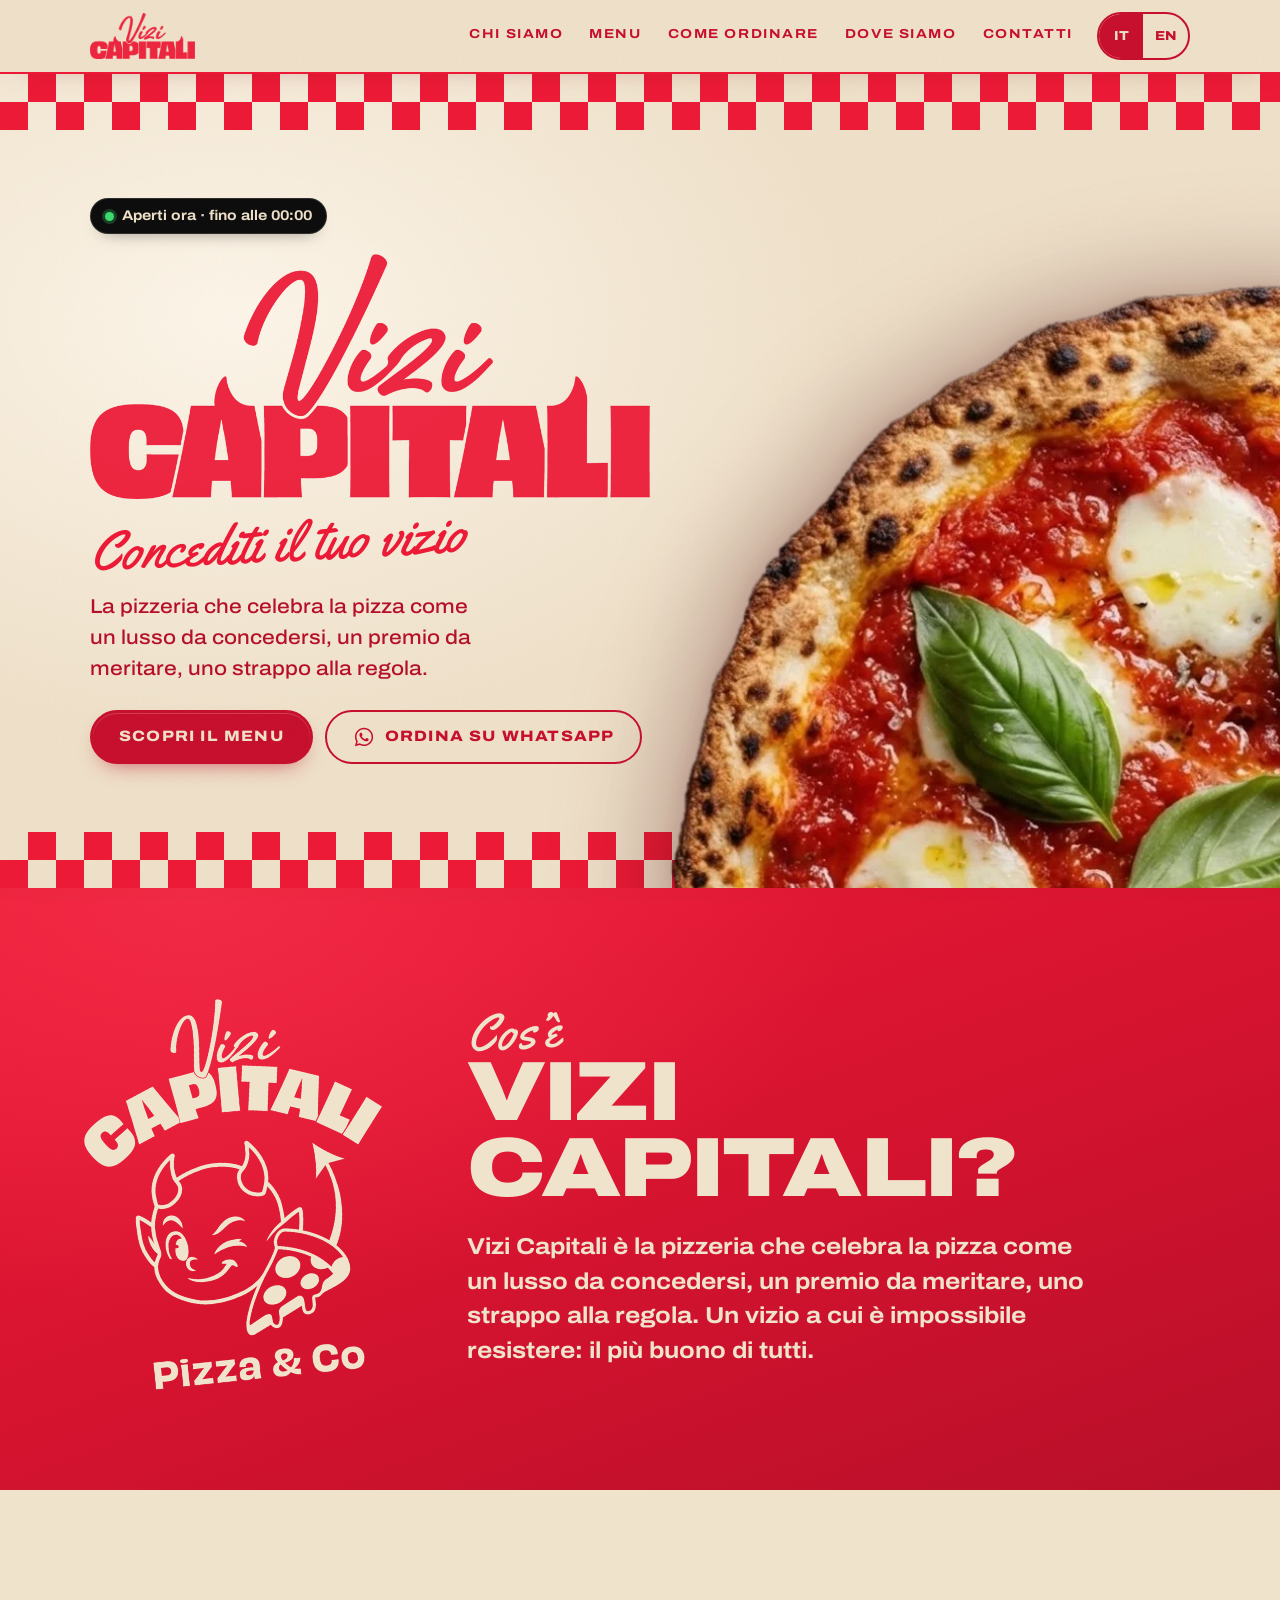
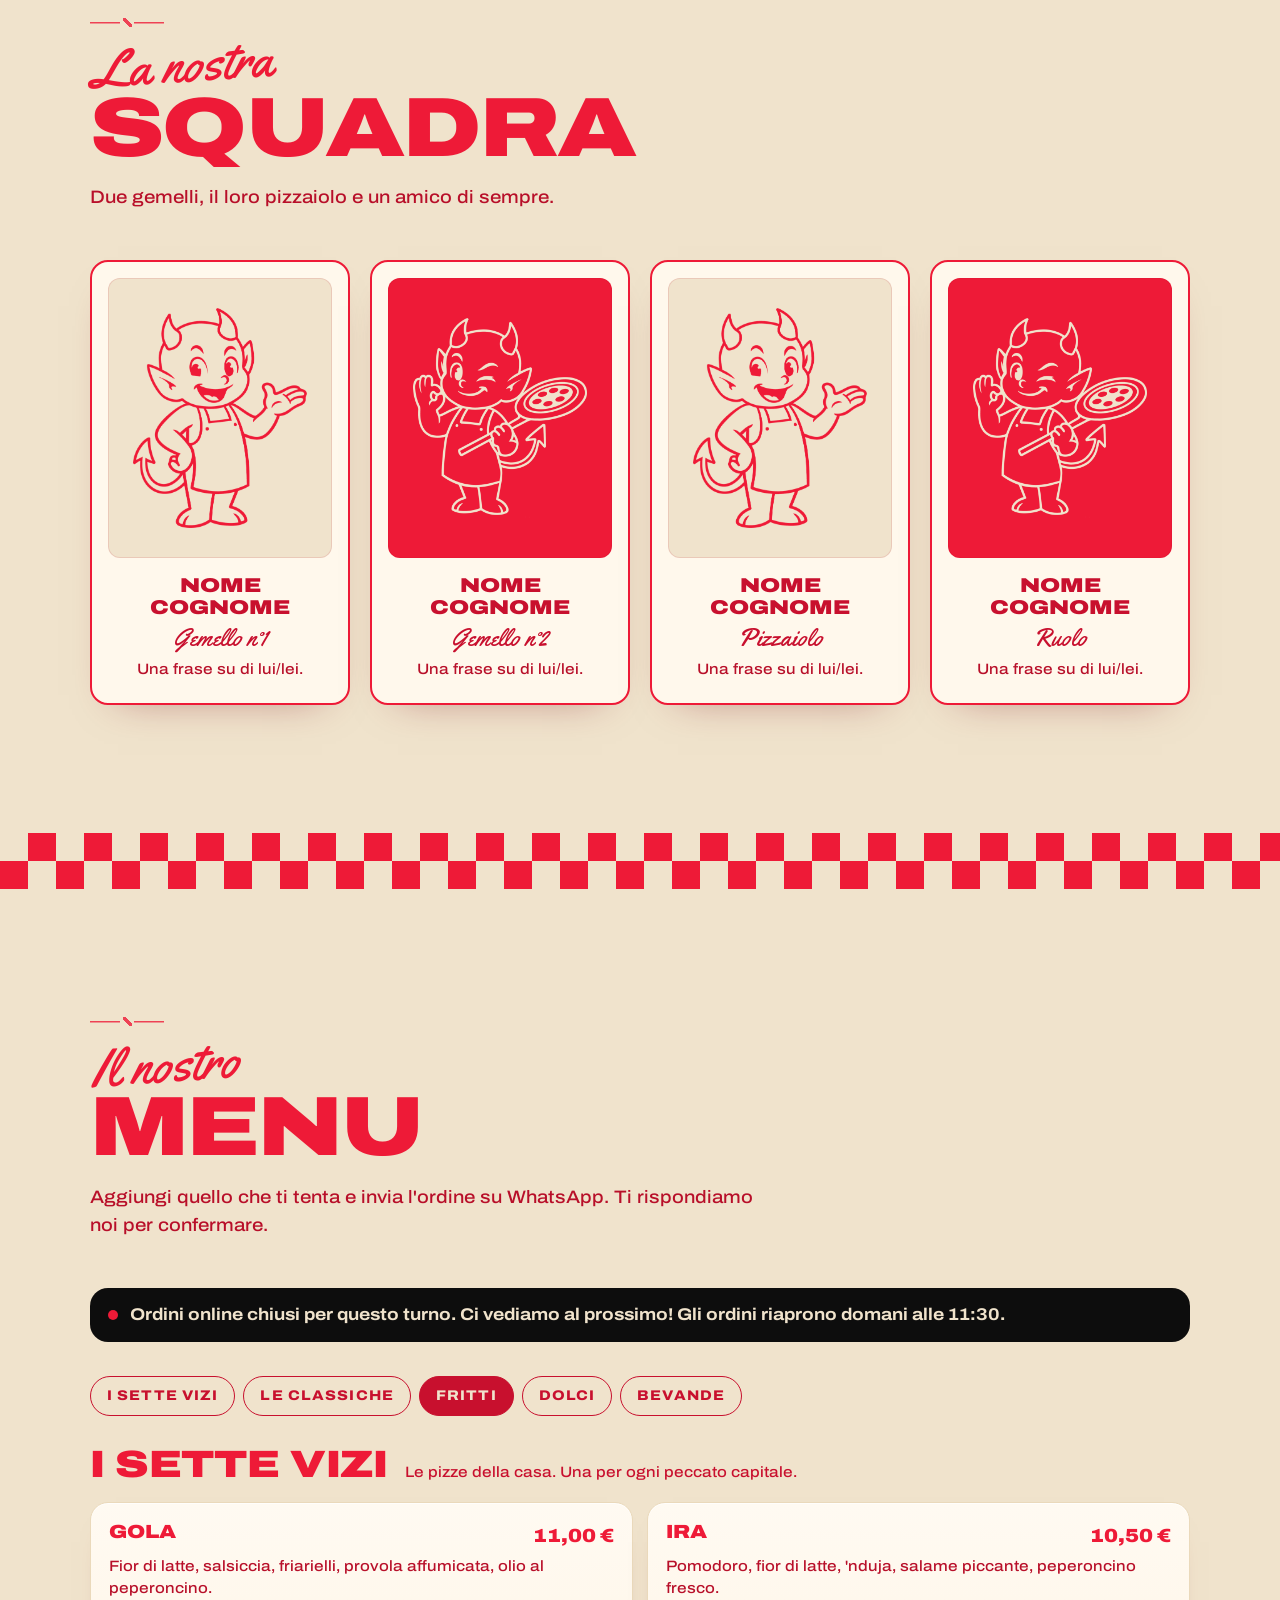
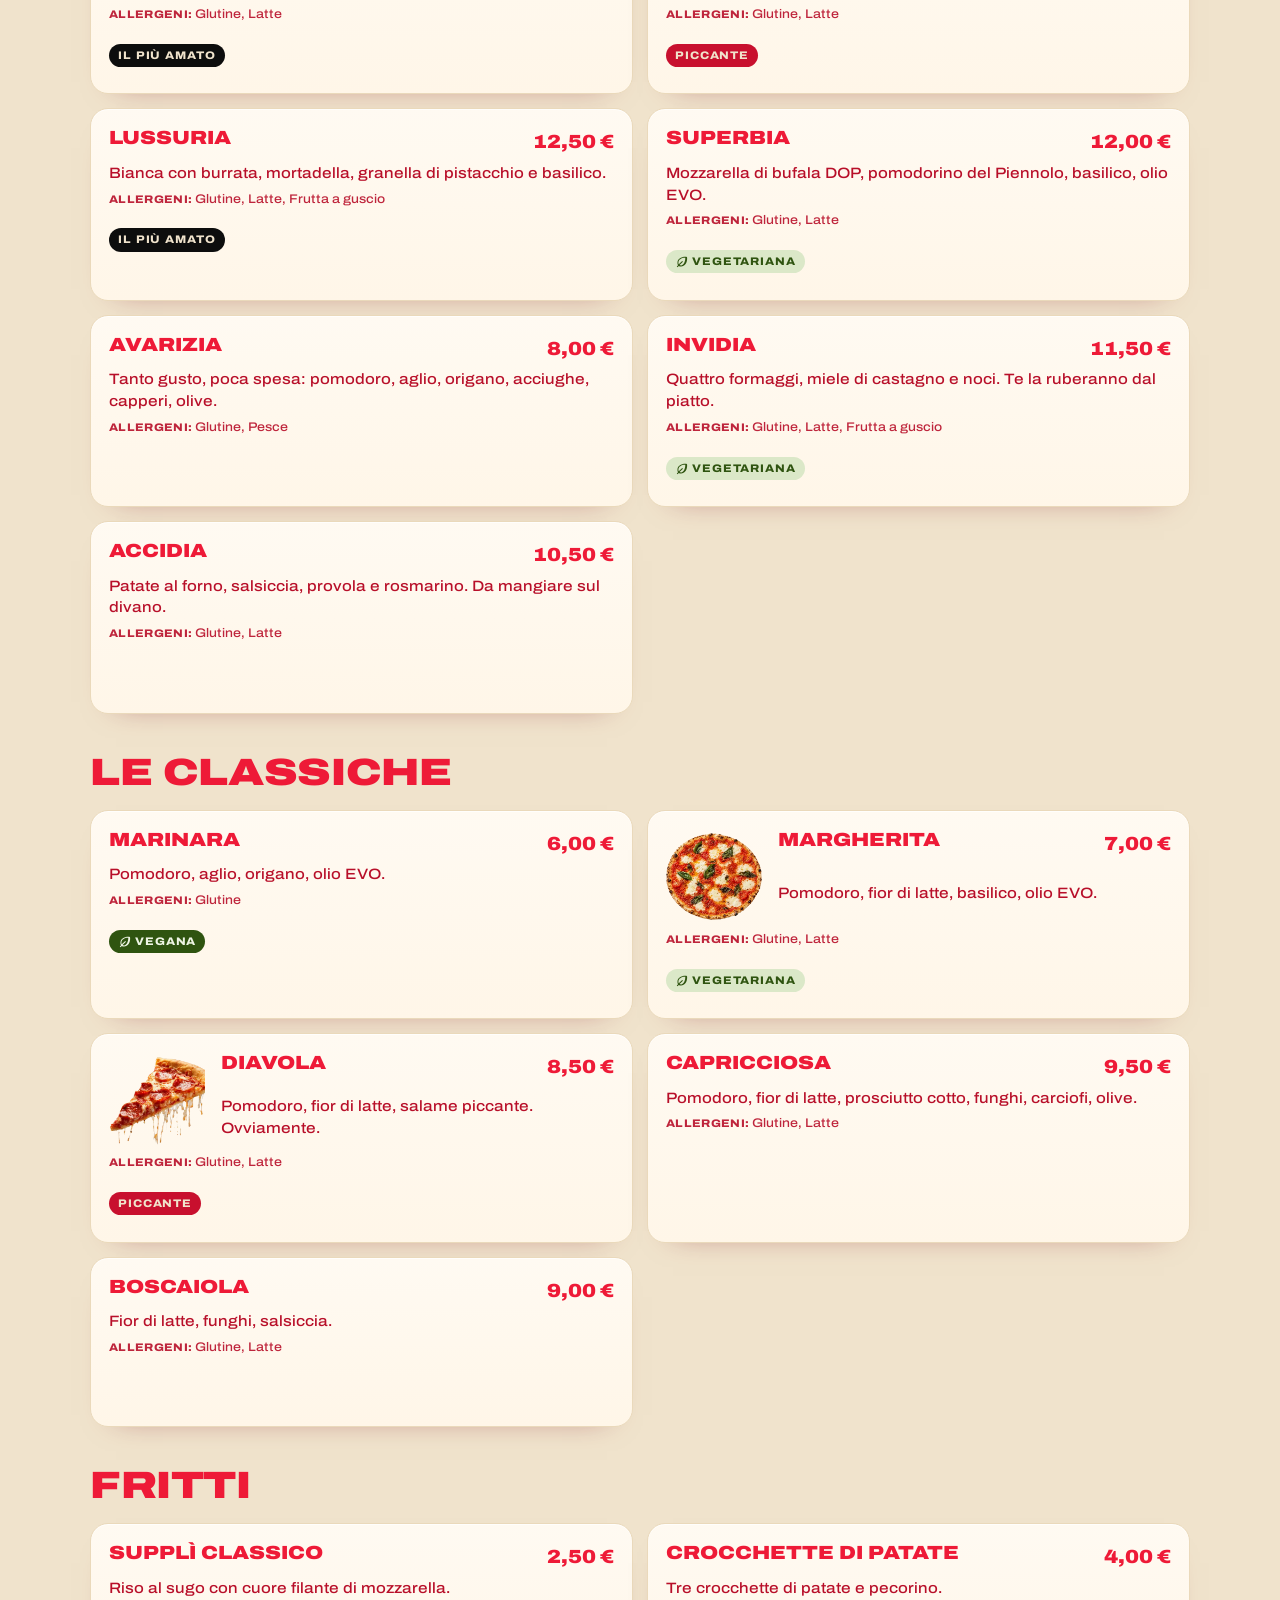
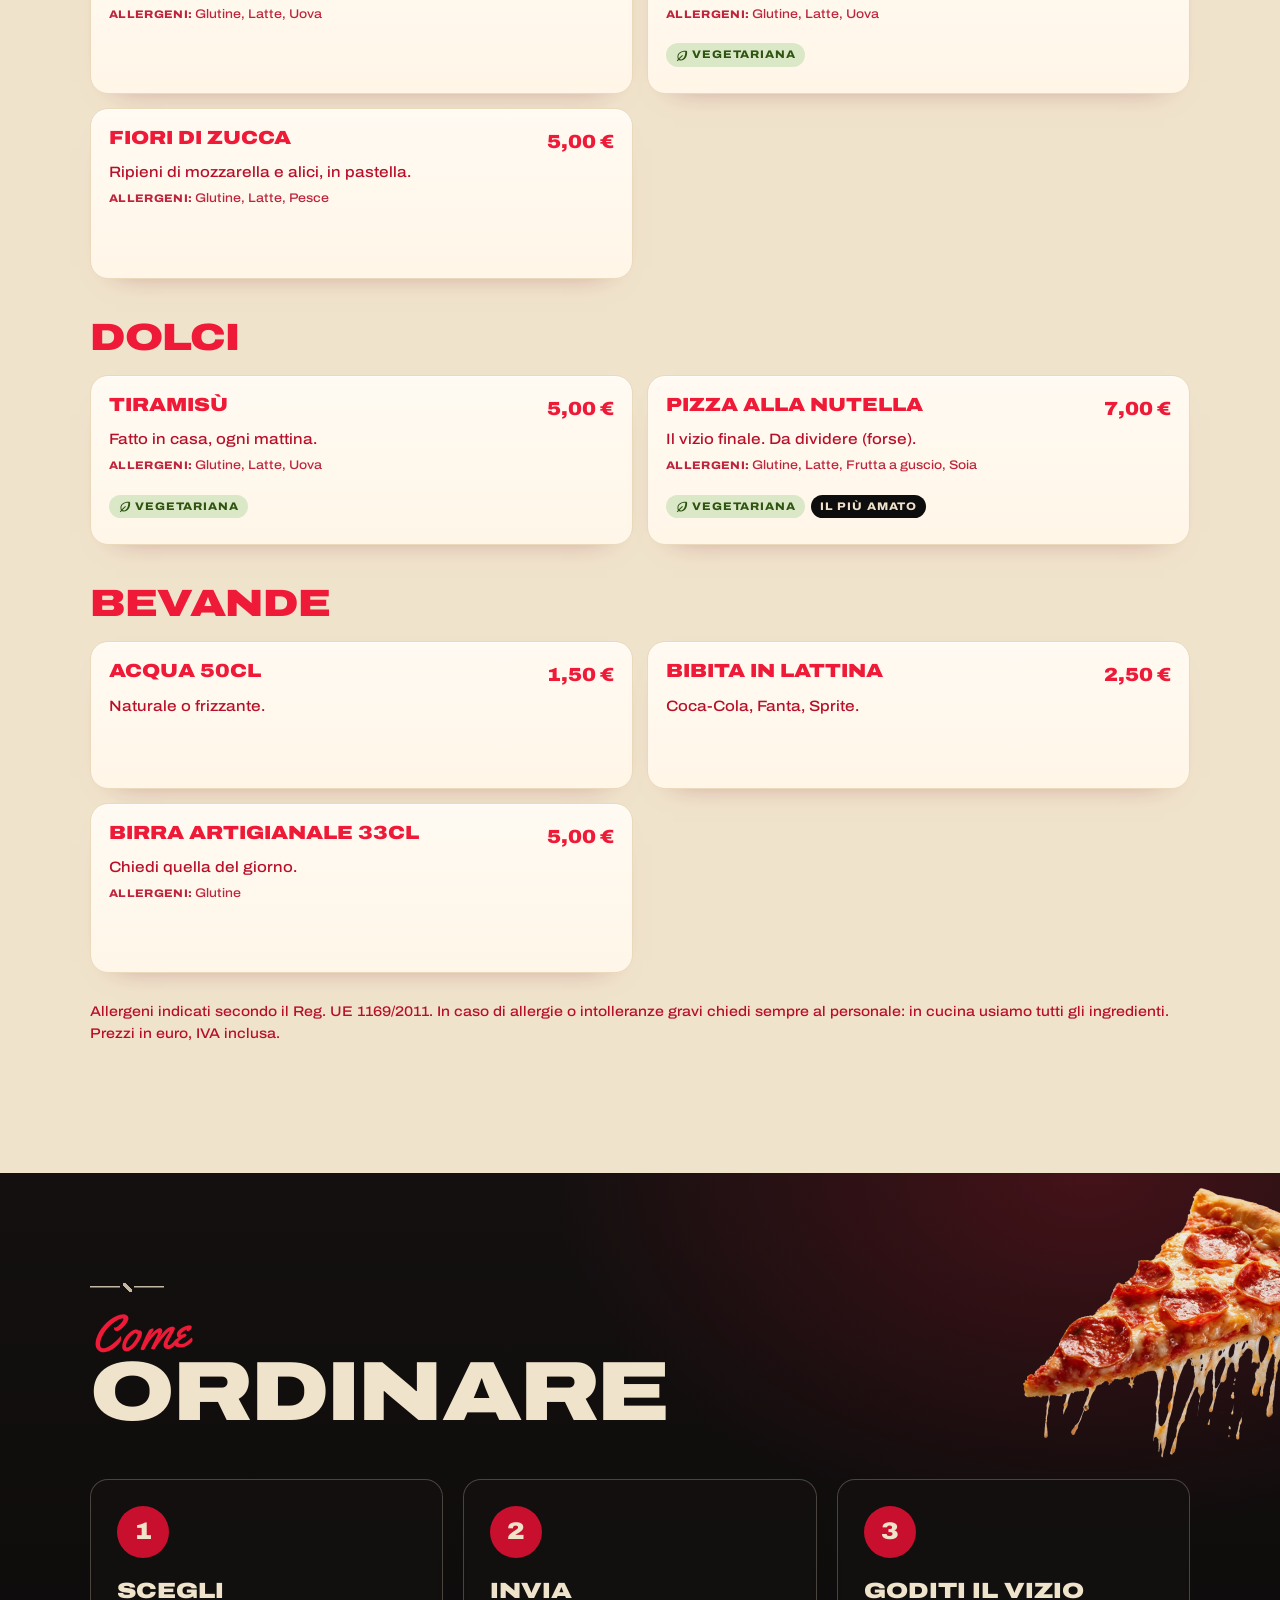
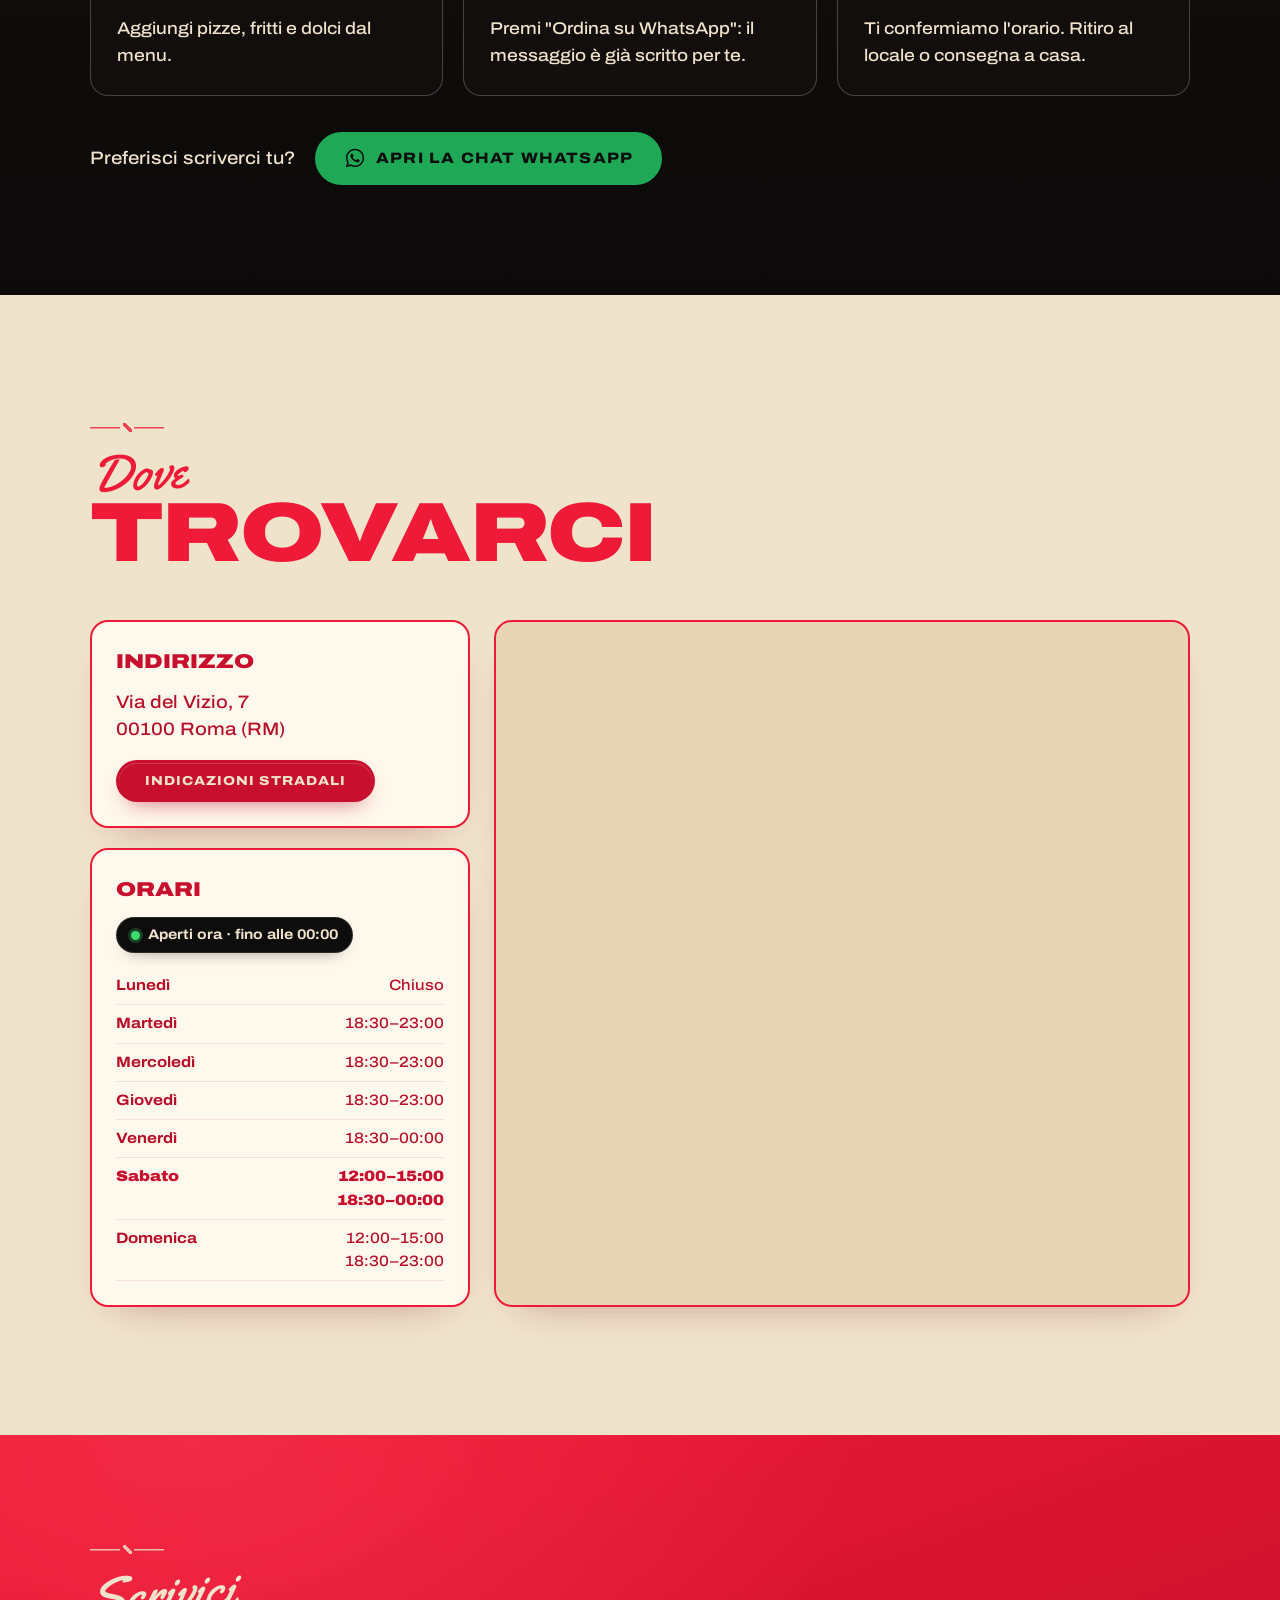
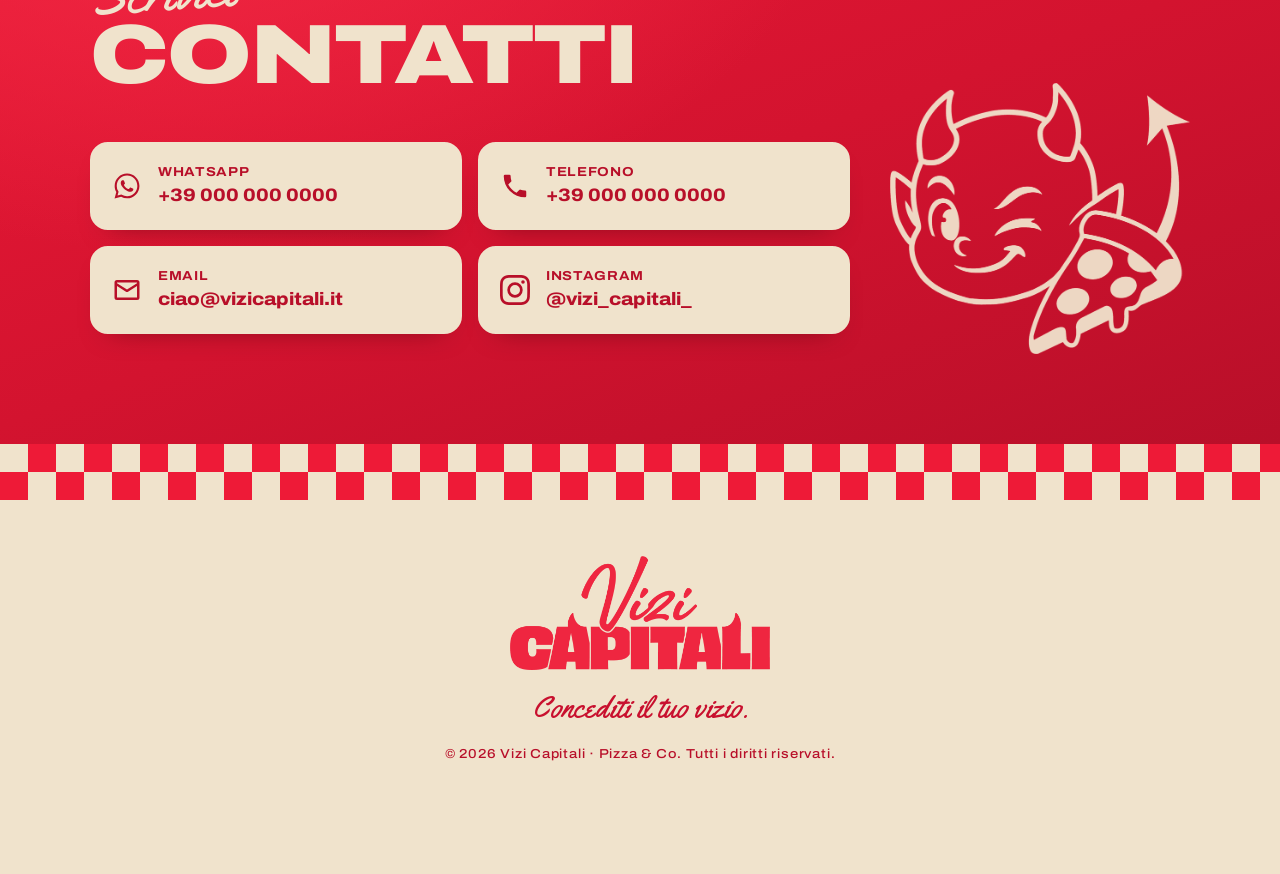
==== index.html @ c59640ae "Fix the "orders closed" notice vanishing on dark themes The notice used dark text on a black box ins" ====
<!doctype html>
<html lang="it">
<head>
  <meta charset="utf-8">
  <meta name="viewport" content="width=device-width, initial-scale=1">
  <title>Vizi Capitali · Pizza & Co</title>
  <meta name="description" content="Vizi Capitali, la pizzeria che celebra la pizza come un lusso da concedersi. Ordina su WhatsApp, ritiro o consegna.">
  <meta name="theme-color" content="#EE1A37">
  <meta property="og:title" content="Vizi Capitali · Pizza & Co">
  <meta property="og:description" content="Concediti il tuo vizio. Ordina su WhatsApp.">
  <meta property="og:image" content="assets/img/logo-badge.png">
  <link rel="icon" type="image/png" href="assets/img/favicon.png">
  <link rel="apple-touch-icon" href="assets/img/apple-touch-icon.png">

  <link rel="preconnect" href="https://fonts.googleapis.com">
  <link rel="preconnect" href="https://fonts.gstatic.com" crossorigin>
  <link rel="stylesheet" href="https://fonts.googleapis.com/css2?family=Archivo:wdth,wght@62..125,400..900&family=Yellowtail&display=swap">
  <link rel="stylesheet" href="assets/css/style.css?v=20261024f">
  <!-- Dati modificabili / Editable data (in the head so a seasonal theme applies before the page shows) -->
  <script src="data/config.js?v=20261024f"></script>
  <script src="data/menu.js?v=20261024f"></script>
  <!-- saved from Gestione: always fetched fresh, so a save shows straight away (browsers and the host cache .js files) -->
  <script>document.write('<script src="data/live.js?v=' + Date.now() + '"><\/script>');</script>
  <script src="assets/js/themes.js?v=20261024f"></script>
</head>
<body>
  <a class="skip" href="#main" data-i18n="skip">Vai al contenuto</a>

  <!-- ============ HEADER ============ -->
  <header class="site-header" id="top">
    <div class="wrap header-inner">
      <a class="brand" href="#top" aria-label="Vizi Capitali">
        <img src="assets/img/logo.png" alt="Vizi Capitali" width="1000" height="438">
      </a>

      <nav class="nav" id="nav" aria-label="Principale">
        <a href="#chi-siamo" data-i18n="nav.about">Chi siamo</a>
        <a href="#menu" data-i18n="nav.menu">Menu</a>
        <a href="#ordina" data-i18n="nav.order">Come ordinare</a>
        <a href="#dove" data-i18n="nav.visit">Dove siamo</a>
        <a href="#contatti" data-i18n="nav.contact">Contatti</a>
      </nav>

      <div class="header-actions">
        <div class="lang" role="group" aria-label="Lingua / Language">
          <button type="button" data-lang="it" aria-pressed="true">IT</button>
          <button type="button" data-lang="en" aria-pressed="false">EN</button>
        </div>
        <button type="button" class="nav-toggle" aria-controls="nav" aria-expanded="false" data-i18n-aria="nav.open" aria-label="Apri menu di navigazione">
          <span></span><span></span><span></span>
        </button>
      </div>
    </div>
  </header>

  <main id="main">
    <!-- ============ HERO ============ -->
    <section class="hero">
      <div class="checker checker--top" aria-hidden="true"></div>
      <div class="wrap hero-inner">
        <div class="hero-copy">
          <p class="status" data-status hidden></p>
          <h1 class="hero-logo">
            <img src="assets/img/logo.png" alt="Vizi Capitali" width="1000" height="438">
          </h1>
          <p class="script hero-title" data-i18n="hero.title">Concediti il tuo vizio</p>
          <p class="hero-body" data-i18n="hero.body">La pizzeria che celebra la pizza come un lusso da concedersi, un premio da meritare, uno strappo alla regola.</p>
          <div class="hero-ctas">
            <a class="btn btn--red" href="#menu" data-i18n="hero.ctaMenu">Scopri il menu</a>
            <a class="btn btn--outline" data-wa-link target="_blank" rel="noopener">
              <svg class="ico" aria-hidden="true"><use href="#i-wa"/></svg>
              <span data-i18n="hero.ctaWhatsapp">Ordina su WhatsApp</span>
            </a>
          </div>
        </div>
        <div class="hero-art" aria-hidden="true">
          <img class="hero-pizza" src="assets/img/pizza-romana.webp" alt="" width="890" height="1024">
        </div>
      </div>
      <div class="checker checker--bottom" aria-hidden="true"></div>
    </section>

    <!-- ============ ABOUT ============ -->
    <section class="about" id="chi-siamo">
      <div class="wrap about-inner">
        <img class="about-badge" src="assets/img/logo-badge-cream.png" alt="" width="550" height="700" loading="lazy">
        <div>
          <h2 class="heading heading--cream">
            <span class="script" data-i18n="about.kicker">Cos’è</span>
            <span data-i18n="about.title">Vizi Capitali?</span>
          </h2>
          <p class="lead" data-i18n="about.body">Vizi Capitali è la pizzeria che celebra la pizza come un lusso da concedersi, un premio da meritare, uno strappo alla regola. Un vizio a cui è impossibile resistere: il più buono di tutti.</p>
        </div>
      </div>
    </section>

    <section class="team">
      <div class="wrap">
        <header class="section-head">
          <h2 class="heading">
            <span class="script" data-i18n="team.kicker">La nostra</span>
            <span data-i18n="team.title">Squadra</span>
          </h2>
          <p data-i18n="team.body">Due gemelli, il loro pizzaiolo e un amico. Quattro persone, un forno e un'unica ossessione.</p>
        </header>
        <div class="team-grid" data-team></div>
      </div>
    </section>

    <div class="checker" aria-hidden="true"></div>

    <!-- ============ MENU ============ -->
    <section class="menu" id="menu">
      <div class="wrap">
        <header class="section-head">
          <h2 class="heading">
            <span class="script" data-i18n="menu.kicker">Il nostro</span>
            <span data-i18n="menu.title">Menu</span>
          </h2>
          <p data-i18n="menu.body">Aggiungi quello che ti tenta e invia l'ordine su WhatsApp.</p>
        </header>
        <p class="orders-closed" data-orders-closed hidden></p>
        <nav class="menu-tabs" data-menu-tabs aria-label="Menu"></nav>
        <div data-menu></div>
        <p class="menu-foot" data-i18n="menu.allergens">Allergeni: chiedi al personale.</p>
      </div>
    </section>

    <!-- ============ HOW TO ORDER ============ -->
    <section class="how" id="ordina">
      <div class="wrap">
        <header class="section-head">
          <h2 class="heading heading--cream">
            <span class="script" data-i18n="how.kicker">Come</span>
            <span data-i18n="how.title">ordinare</span>
          </h2>
        </header>
        <ol class="steps">
          <li>
            <span class="step-n">1</span>
            <h3 data-i18n="how.step1.title">Scegli</h3>
            <p data-i18n="how.step1.body">Aggiungi pizze, fritti e dolci dal menu.</p>
          </li>
          <li>
            <span class="step-n">2</span>
            <h3 data-i18n="how.step2.title">Invia</h3>
            <p data-i18n="how.step2.body">Premi "Ordina su WhatsApp": il messaggio è già scritto per te.</p>
          </li>
          <li>
            <span class="step-n">3</span>
            <h3 data-i18n="how.step3.title">Goditi il vizio</h3>
            <p data-i18n="how.step3.body">Ti confermiamo l'orario. Ritiro al locale o consegna a casa.</p>
          </li>
        </ol>
        <p class="how-direct">
          <span data-i18n="how.direct">Preferisci scriverci tu?</span>
          <a class="btn btn--wa" data-wa-link target="_blank" rel="noopener">
            <svg class="ico" aria-hidden="true"><use href="#i-wa"/></svg>
            <span data-i18n="how.directCta">Apri la chat WhatsApp</span>
          </a>
        </p>
        <img class="how-slice" src="assets/img/pizza-slice.webp" alt="" width="1000" height="928" loading="lazy" aria-hidden="true">
      </div>
    </section>

    <!-- ============ VISIT ============ -->
    <section class="visit" id="dove">
      <div class="wrap">
        <header class="section-head">
          <h2 class="heading">
            <span class="script" data-i18n="visit.kicker">Dove</span>
            <span data-i18n="visit.title">trovarci</span>
          </h2>
        </header>
        <div class="visit-grid">
          <div class="visit-info">
            <div class="card">
              <h3 data-i18n="visit.address">Indirizzo</h3>
              <address data-address></address>
              <a class="btn btn--red btn--sm" data-directions target="_blank" rel="noopener" data-i18n="visit.directions">Indicazioni stradali</a>
            </div>
            <div class="card">
              <h3 data-i18n="visit.hours">Orari</h3>
              <p class="status" data-status hidden></p>
              <table class="hours" data-hours></table>
            </div>
          </div>
          <div class="map">
            <iframe data-map title="Mappa di Vizi Capitali" loading="lazy" referrerpolicy="no-referrer-when-downgrade"></iframe>
          </div>
        </div>
      </div>
    </section>

    <!-- ============ CONTACT ============ -->
    <section class="contact" id="contatti">
      <div class="wrap contact-inner">
        <header class="section-head">
          <h2 class="heading heading--cream">
            <span class="script" data-i18n="contact.kicker">Scrivici</span>
            <span data-i18n="contact.title">Contatti</span>
          </h2>
        </header>
        <ul class="contact-list">
          <li>
            <a data-wa-link target="_blank" rel="noopener">
              <svg class="ico" aria-hidden="true"><use href="#i-wa"/></svg>
              <span><small data-i18n="contact.whatsapp">WhatsApp</small><strong data-phone-text></strong></span>
            </a>
          </li>
          <li>
            <a data-tel>
              <svg class="ico" aria-hidden="true"><use href="#i-phone"/></svg>
              <span><small data-i18n="contact.phone">Telefono</small><strong data-phone-text></strong></span>
            </a>
          </li>
          <li>
            <a data-email>
              <svg class="ico" aria-hidden="true"><use href="#i-mail"/></svg>
              <span><small data-i18n="contact.email">Email</small><strong data-email-text></strong></span>
            </a>
          </li>
          <li>
            <a data-instagram target="_blank" rel="noopener">
              <svg class="ico" aria-hidden="true"><use href="#i-ig"/></svg>
              <span><small data-i18n="contact.instagram">Instagram</small><strong data-instagram-text></strong></span>
            </a>
          </li>
        </ul>
        <img class="contact-icon" src="assets/img/icon-cream.png" alt="" width="700" height="631" loading="lazy" aria-hidden="true">
      </div>
    </section>
  </main>

  <!-- ============ FOOTER ============ -->
  <footer class="site-footer">
    <div class="checker" aria-hidden="true"></div>
    <div class="wrap footer-inner">
      <img src="assets/img/logo.png" alt="Vizi Capitali" width="1000" height="438" loading="lazy">
      <p class="script" data-i18n="footer.tagline">Concediti il tuo vizio.</p>
      <p class="small">© <span data-year></span> Vizi Capitali · Pizza &amp; Co. <span data-i18n="footer.rights">Tutti i diritti riservati.</span></p>
    </div>
  </footer>

  <!-- ============ CART BAR + DRAWER ============ -->
  <button type="button" class="cart-bar" data-cart-open hidden>
    <span class="cart-bar-count" data-cart-count></span>
    <span class="cart-bar-label" data-i18n="cart.view">Il tuo ordine</span>
    <strong class="cart-bar-total" data-cart-total></strong>
  </button>

  <dialog class="cart" data-cart data-step="order" aria-labelledby="cart-title">
    <form method="dialog" class="cart-inner" data-cart-form novalidate>
      <header class="cart-head">
        <button type="button" class="cart-back" data-step-back data-i18n-aria="cart.back" aria-label="Indietro" hidden>
          <svg class="ico" aria-hidden="true"><use href="#i-back"/></svg>
        </button>
        <div class="cart-head-titles">
          <span class="cart-step" data-step-label></span>
          <h2 id="cart-title" data-cart-title tabindex="-1">Il tuo ordine</h2>
        </div>
        <button type="submit" value="close" class="cart-close" formnovalidate data-i18n-aria="cart.close" aria-label="Chiudi">×</button>
      </header>

      <div class="cart-body" data-cart-body>
        <!-- ===== STEP 1: order, how and when ===== -->
        <div data-panel="order">
          <p class="cart-empty" data-cart-empty data-i18n="cart.empty">Il carrello è vuoto.</p>
          <ul class="cart-lines" data-cart-lines></ul>

          <dl class="cart-sums" data-cart-sums>
            <div><dt data-i18n="cart.subtotal">Subtotale</dt><dd data-sum-sub></dd></div>
            <div data-sum-disc-row hidden><dt data-sum-disc-label></dt><dd data-sum-disc></dd></div>
            <div data-sum-fee-row hidden><dt data-sum-fee-label></dt><dd data-sum-fee></dd></div>
            <div class="cart-total"><dt data-i18n="cart.total">Totale</dt><dd data-sum-total></dd></div>
          </dl>

          <fieldset class="cart-fields" data-cart-fields>
            <div class="choice" data-mode-group>
              <span class="label" data-i18n="cart.mode">Ritiro o consegna?</span>
              <div class="choice-opts mode-cards">
                <label data-delivery-opt><input type="radio" name="mode" value="delivery" checked><span class="mode-title" data-i18n="cart.delivery">Consegna a domicilio</span><small class="mode-info" data-mode-info="delivery"></small></label>
                <label><input type="radio" name="mode" value="pickup"><span class="mode-title" data-i18n="cart.pickup">Ritiro al locale</span><small class="mode-info" data-mode-info="pickup"></small></label>
              </div>
            </div>

            <div class="delivery-box" data-address-field hidden>
              <div class="addr-row addr-row--3">
                <label>
                  <span><span data-i18n="cart.street">Via / piazza</span> *</span>
                  <input name="address" autocomplete="address-line1" data-i18n-ph="cart.addressPh">
                </label>
                <label class="addr-num">
                  <span><span data-i18n="cart.civico">N. civico</span> *</span>
                  <input name="civico" autocomplete="off" maxlength="12" placeholder="12">
                </label>
                <label class="addr-cap">
                  <span><span data-i18n="cart.cap">CAP</span> *</span>
                  <input name="cap" inputmode="numeric" pattern="[0-9]{5}" maxlength="5" autocomplete="postal-code" placeholder="00100">
                </label>
              </div>
              <p class="zone-result" data-zone-result aria-live="polite" hidden></p>
              <label>
                <span data-i18n="cart.buzzer">Citofono / interno</span>
                <input name="buzzer" autocomplete="address-line2" data-i18n-ph="cart.buzzerPh">
              </label>
              <div class="delivery-actions">
                <button type="button" class="btn btn--outline btn--sm" data-check-address data-i18n="cart.checkAddress">Verifica indirizzo</button>
                <button type="button" class="link" data-use-location>
                  <svg class="ico" aria-hidden="true"><use href="#i-pin"/></svg><span data-i18n="cart.useLocation">Usa la mia posizione</span>
                </button>
              </div>
              <p class="osm small" data-i18n="cart.osm">Ricerca indirizzi © OpenStreetMap</p>
            </div>

            <div class="contact-box">
              <span class="label" data-i18n="cart.contact">I tuoi dati</span>
              <label>
                <span><span data-i18n="cart.name">Nome</span> *</span>
                <input name="name" autocomplete="name" maxlength="60" data-i18n-ph="cart.namePh">
              </label>
              <label>
                <span><span data-i18n="cart.phone">Telefono</span> *</span>
                <input name="phone" type="tel" autocomplete="tel" inputmode="tel" maxlength="25" data-i18n-ph="cart.phonePh">
              </label>
              <label data-email-field>
                <span data-i18n="cart.email">Email (facoltativa)</span>
                <input name="email" type="email" autocomplete="email" maxlength="120" data-i18n-ph="cart.emailPh">
              </label>
            </div>

            <div class="choice">
              <span class="label" id="time-label" data-i18n="cart.when">Quando?</span>
              <div class="slots" role="radiogroup" aria-labelledby="time-label" data-time></div>
            </div>

            <div class="choice">
              <span class="label" data-i18n="cart.payment">Pagamento alla consegna o al ritiro</span>
              <div class="choice-opts">
                <label><input type="radio" name="payment" value="card" checked><span data-i18n="cart.card">Carta</span></label>
                <label><input type="radio" name="payment" value="cash"><span data-i18n="cart.cash">Contanti</span></label>
              </div>
              <div class="cash-with" data-cash-with hidden>
                <span class="label" id="cash-label" data-i18n="cart.cashWith">Con quanto paghi?</span>
                <div class="slots" role="radiogroup" aria-labelledby="cash-label" data-cash-options></div>
              </div>
            </div>
            <input name="website" class="hp" tabindex="-1" autocomplete="off" aria-hidden="true">

            <details class="more" data-promo-box>
              <summary data-i18n="cart.promoToggle">Hai un codice sconto?</summary>
              <div class="promo">
                <label>
                  <span data-i18n="cart.promo">Codice sconto</span>
                  <span class="promo-row">
                    <input name="promo" autocomplete="off" autocapitalize="characters" data-i18n-ph="cart.promoPh">
                    <button type="button" class="btn btn--red btn--sm" data-promo-apply data-i18n="cart.apply">Applica</button>
                  </span>
                </label>
                <p class="promo-result" data-promo-result aria-live="polite" hidden></p>
              </div>
            </details>

            <details class="more" data-notes-box>
              <summary data-i18n="cart.notesToggle">Aggiungi una nota per la cucina</summary>
              <label>
                <span data-i18n="cart.notes">Note</span>
                <textarea name="notes" rows="2" data-i18n-ph="cart.notesPh"></textarea>
              </label>
            </details>
          </fieldset>
        </div>

        <!-- ===== STEP 2: check and send ===== -->
        <div data-panel="review" hidden>
          <section class="review-card">
            <div class="review-head"><h3 data-i18n="cart.reviewItems">Il tuo ordine</h3><button type="button" class="link" data-goto="order" data-i18n="cart.edit">Modifica</button></div>
            <ul class="review-lines" data-review-lines></ul>
          </section>
          <section class="review-card">
            <div class="review-head"><h3 data-i18n="cart.reviewDetails">Dettagli</h3><button type="button" class="link" data-goto="order" data-i18n="cart.edit">Modifica</button></div>
            <dl class="review-details" data-review-details></dl>
          </section>
          <section class="wa-preview" aria-labelledby="wa-preview-title" data-wa-only>
            <p class="wa-preview-title" id="wa-preview-title" data-i18n="cart.preview">Il messaggio che invierai su WhatsApp</p>
            <p class="wa-bubble" data-wa-preview></p>
          </section>
          <dl class="cart-sums" data-review-sums></dl>
        </div>

        <!-- ===== STEP 3: did you press send? ===== -->
        <div data-panel="sent" class="sent" hidden>
          <img src="assets/img/mascot-peel.png" alt="" width="560" height="640">
          <p class="script sent-kicker" data-i18n="sent.kicker">Quasi fatto!</p>
          <h3 data-i18n="sent.title">Hai premuto Invia su WhatsApp?</h3>
          <p data-i18n="sent.body">L'ordine ci arriva solo quando premi Invia nella chat. Ti rispondiamo per confermare l'orario.</p>
          <p class="sent-summary" data-sent-summary></p>
        </div>
      </div>

      <footer class="cart-foot">
        <p class="cart-warn" data-cart-warn hidden></p>
        <div data-foot="order">
          <button type="button" class="btn btn--red btn--block btn--split" data-cart-continue>
            <span data-i18n="cart.continue">Continua</span><span data-continue-total></span>
          </button>
          <div class="cart-foot-row">
            <p class="small" data-i18n="cart.payLater">Paghi alla consegna o al ritiro.</p>
            <button type="button" class="link" data-cart-clear data-i18n="cart.clear">Svuota</button>
          </div>
        </div>
        <div data-foot="review" hidden>
          <button type="button" class="btn btn--red btn--block btn--split" data-cart-submit hidden>
            <span data-i18n="cart.sendWeb">Invia ordine</span><span data-submit-total></span>
          </button>
          <button type="button" class="btn btn--wa btn--block" data-cart-send>
            <svg class="ico" aria-hidden="true"><use href="#i-wa"/></svg>
            <span data-i18n="cart.send">Invia ordine su WhatsApp</span>
          </button>
          <p class="small cart-foot-note" data-send-hint></p>
        </div>
        <div data-foot="sent" hidden>
          <button type="button" class="btn btn--red btn--block" data-sent-yes data-i18n="sent.yes">Sì, l'ho inviato</button>
          <div class="sent-actions">
            <button type="button" class="btn btn--outline btn--sm" data-sent-again>
              <svg class="ico" aria-hidden="true"><use href="#i-wa"/></svg><span data-i18n="sent.again">Riapri WhatsApp</span>
            </button>
            <button type="button" class="link" data-goto="review" data-i18n="sent.back">Torna all'ordine</button>
          </div>
        </div>
      </footer>
    </form>
  </dialog>

  <p class="site-toast" data-toast role="status" aria-live="polite" hidden></p>

  <!-- ============ ICONS ============ -->
  <svg width="0" height="0" style="position:absolute" aria-hidden="true">
    <symbol id="i-wa" viewBox="0 0 24 24"><path fill="currentColor" d="M12.04 2C6.58 2 2.13 6.45 2.13 11.91c0 1.75.46 3.45 1.32 4.95L2.05 22l5.25-1.38a9.9 9.9 0 0 0 4.74 1.21c5.46 0 9.91-4.45 9.91-9.91C21.95 6.45 17.5 2 12.04 2Zm0 18.15a8.2 8.2 0 0 1-4.19-1.15l-.3-.18-3.12.82.83-3.04-.2-.31a8.2 8.2 0 0 1-1.26-4.38c0-4.54 3.7-8.24 8.24-8.24 4.54 0 8.23 3.7 8.23 8.24 0 4.54-3.69 8.24-8.23 8.24Zm4.52-6.16c-.25-.12-1.47-.72-1.69-.81-.23-.08-.39-.12-.56.13-.17.25-.64.81-.78.97-.14.17-.29.19-.54.06-.25-.12-1.05-.39-1.99-1.23-.74-.66-1.23-1.47-1.38-1.72-.14-.25-.02-.38.11-.51.11-.11.25-.29.37-.43.13-.15.17-.25.25-.42.08-.17.04-.31-.02-.43-.06-.12-.56-1.34-.76-1.84-.2-.48-.41-.42-.56-.43h-.48c-.17 0-.43.06-.66.31-.22.25-.86.85-.86 2.07 0 1.22.89 2.4 1.01 2.56.12.17 1.75 2.67 4.23 3.74.59.26 1.05.41 1.41.52.59.19 1.13.16 1.56.1.48-.07 1.47-.6 1.67-1.18.21-.58.21-1.07.14-1.18-.06-.1-.22-.16-.47-.28Z"/></symbol>
    <symbol id="i-phone" viewBox="0 0 24 24"><path fill="currentColor" d="M6.62 10.79a15.05 15.05 0 0 0 6.59 6.59l2.2-2.2a1 1 0 0 1 1.01-.24c1.12.37 2.33.57 3.58.57a1 1 0 0 1 1 1V20a1 1 0 0 1-1 1A17 17 0 0 1 3 4a1 1 0 0 1 1-1h3.5a1 1 0 0 1 1 1c0 1.25.2 2.46.57 3.58a1 1 0 0 1-.25 1.01l-2.2 2.2Z"/></symbol>
    <symbol id="i-mail" viewBox="0 0 24 24"><path fill="currentColor" d="M4 4h16a2 2 0 0 1 2 2v12a2 2 0 0 1-2 2H4a2 2 0 0 1-2-2V6a2 2 0 0 1 2-2Zm0 2v.51l8 5 8-5V6H4Zm16 2.86-7.47 4.67a1 1 0 0 1-1.06 0L4 8.86V18h16V8.86Z"/></symbol>
    <symbol id="i-back" viewBox="0 0 24 24"><path fill="none" stroke="currentColor" stroke-width="2.6" stroke-linecap="round" stroke-linejoin="round" d="M15 5l-7 7 7 7"/></symbol>
    <symbol id="i-pin" viewBox="0 0 24 24"><path fill="currentColor" d="M12 2a7 7 0 0 0-7 7c0 5.25 7 13 7 13s7-7.75 7-13a7 7 0 0 0-7-7Zm0 9.5A2.5 2.5 0 1 1 12 6.5a2.5 2.5 0 0 1 0 5Z"/></symbol>
    <symbol id="i-leaf" viewBox="0 0 24 24"><path fill="currentColor" d="M20.6 3.4C11 3 4.5 7.6 4.5 14.6c0 1.6.4 3 1.1 4.2L3.3 21.1l1.4 1.4 2.3-2.3c1.2.7 2.6 1.1 4.2 1.1 7 0 11.6-6.5 11.2-16.1a2 2 0 0 0-1.8-1.8ZM11.2 19.3c-1 0-2-.3-2.8-.7l6.3-6.3-1.4-1.4-6.3 6.3a5.6 5.6 0 0 1-.7-2.6c0-5.6 5-9.3 12.7-9.3.1 8.1-3.6 14-7.8 14Z"/></symbol>
    <symbol id="i-ig" viewBox="0 0 24 24"><path fill="currentColor" d="M12 2.16c3.2 0 3.58.01 4.85.07 3.25.15 4.77 1.69 4.92 4.92.06 1.27.07 1.65.07 4.85s-.01 3.58-.07 4.85c-.15 3.23-1.66 4.77-4.92 4.92-1.27.06-1.64.07-4.85.07s-3.58-.01-4.85-.07c-3.26-.15-4.77-1.7-4.92-4.92C2.17 15.58 2.16 15.2 2.16 12s.01-3.58.07-4.85C2.38 3.92 3.9 2.38 7.15 2.23 8.42 2.17 8.8 2.16 12 2.16ZM12 0C8.74 0 8.33.01 7.05.07 2.7.27.27 2.69.07 7.05.01 8.33 0 8.74 0 12s.01 3.67.07 4.95c.2 4.36 2.62 6.78 6.98 6.98C8.33 23.99 8.74 24 12 24s3.67-.01 4.95-.07c4.35-.2 6.78-2.62 6.98-6.98.06-1.28.07-1.69.07-4.95s-.01-3.67-.07-4.95c-.2-4.35-2.62-6.78-6.98-6.98C15.67.01 15.26 0 12 0Zm0 5.84a6.16 6.16 0 1 0 0 12.32 6.16 6.16 0 0 0 0-12.32ZM12 16a4 4 0 1 1 0-8 4 4 0 0 1 0 8Zm6.4-11.85a1.44 1.44 0 1 0 0 2.88 1.44 1.44 0 0 0 0-2.88Z"/></symbol>
  </svg>

  <!-- Testi / Text -->
  <script src="data/i18n.js?v=20261024f"></script>
  <script src="assets/js/app.js?v=20261024f"></script>
</body>
</html>
---- assets/css/style.css ----
/* =====================================================================
   Vizi Capitali · Pizza & Co
   Palette and type taken from the brand identity guidelines.
   ===================================================================== */

:root {
  --red: #ee1a37;
  --red-deep: #b80f29;      /* for small text on cream (AA contrast) */
  --red-ui: #c8102e;        /* buttons/labels with small text: passes AA with cream (4.6:1) */
  --cream: #f0e3cc;
  --cream-2: #e7d5b5;
  --black: #0d0d0d;
  --wa: #1fa855;

  --font-display: "Archivo", "Arial Black", system-ui, sans-serif;
  --font-script: "Yellowtail", "Brush Script MT", cursive;

  --wrap: 1180px;
  --gutter: clamp(16px, 4vw, 40px);
  --radius: 18px;
  --check: 28px;
  --header-h: 72px;
}

*,
*::before,
*::after { box-sizing: border-box; }
[hidden] { display: none !important; }   /* "hidden" must win over button/flex styles */

html { scroll-behavior: smooth; scroll-padding-top: calc(var(--header-h) + 8px); }
@media (prefers-reduced-motion: reduce) { html { scroll-behavior: auto; } }

body {
  margin: 0;
  background: var(--cream);
  color: var(--red-deep);
  font-family: var(--font-display);
  font-stretch: 112%;
  font-weight: 500;
  font-size: 17px;
  line-height: 1.55;
  -webkit-font-smoothing: antialiased;
  overflow-x: hidden;
}

img { max-width: 100%; height: auto; display: block; }
a { color: inherit; }
button, input, textarea { font: inherit; color: inherit; }
h1, h2, h3, h4, p { margin: 0; }

.wrap { width: 100%; max-width: var(--wrap); margin-inline: auto; padding-inline: var(--gutter); }

.skip {
  position: absolute; left: 12px; top: -60px; z-index: 100;
  background: var(--black); color: var(--cream); padding: 10px 16px; border-radius: 8px;
}
.skip:focus { top: 12px; }

:focus-visible { outline: 3px solid var(--black); outline-offset: 3px; border-radius: 6px; }

.script { font-family: var(--font-script); font-weight: 400; font-stretch: normal; text-transform: none; letter-spacing: 0; }
.small { font-size: 13px; opacity: .85; }

/* ---------- checkerboard strip ---------- */
.checker {
  height: calc(var(--check) * 2);
  background:
    conic-gradient(var(--check-color, var(--red)) 25%, transparent 0 50%, var(--check-color, var(--red)) 0 75%, transparent 0)
    0 0 / calc(var(--check) * 2) calc(var(--check) * 2);
}

/* ---------- headings ---------- */
.heading {
  display: flex; flex-direction: column;
  font-weight: 900; font-stretch: 125%;
  text-transform: uppercase; letter-spacing: -.02em;
  line-height: .9;
  color: var(--red);
  font-size: clamp(40px, 7vw, 84px);
}
.heading .script {
  font-size: .62em; line-height: 1; color: inherit;
  margin-bottom: -.12em; margin-left: .05em;
  transform: rotate(-4deg); transform-origin: left bottom;
}
.heading--cream { color: var(--cream); }

.section-head { max-width: 680px; margin-bottom: clamp(28px, 5vw, 48px); }
.section-head p { margin-top: 18px; font-size: 18px; }

/* ---------- buttons ---------- */
.btn {
  display: inline-flex; align-items: center; justify-content: center; gap: 10px;
  min-height: 52px; padding: 12px 26px;
  border-radius: 999px; border: 3px solid transparent;
  font-weight: 800; font-stretch: 115%; text-transform: uppercase; letter-spacing: .02em; font-size: 15px;
  text-decoration: none; cursor: pointer;
  transition: transform .15s ease, background-color .15s ease, color .15s ease;
}
.btn:hover { transform: translateY(-2px); }
.btn:active { transform: translateY(0); }
.btn--red { background: var(--red); color: var(--cream); }
.btn--red:hover { background: var(--black); }
.btn--outline { border-color: var(--red-ui); color: var(--red-ui); background: transparent; }
.btn--outline:hover { background: var(--red); color: var(--cream); }
.btn--wa { background: var(--wa); color: #fff; }
.btn--wa:hover { background: #178a45; }
.btn--sm { min-height: 42px; padding: 8px 18px; font-size: 13px; }
.btn--block { width: 100%; }
.ico { width: 22px; height: 22px; flex: none; }
.link { background: none; border: 0; padding: 4px; text-decoration: underline; cursor: pointer; font-size: 13px; }

/* ---------- header ---------- */
.site-header {
  position: sticky; top: 0; z-index: 50;
  background: color-mix(in srgb, var(--cream) 92%, transparent);
  backdrop-filter: blur(8px);
  border-bottom: 3px solid var(--red);
}
.header-inner { display: flex; align-items: center; gap: 24px; height: var(--header-h); }
.brand img { height: 46px; width: auto; }
.nav { display: flex; gap: 26px; margin-left: auto; }
.nav a {
  text-decoration: none; font-weight: 800; font-stretch: 115%;
  text-transform: uppercase; font-size: 14px; letter-spacing: .03em; color: var(--red);
  padding: 6px 0; border-bottom: 3px solid transparent;
}
.nav a:hover { border-color: var(--red); }
.header-actions { display: flex; align-items: center; gap: 12px; }

.lang { display: inline-flex; border: 2px solid var(--red); border-radius: 999px; overflow: hidden; }
.lang button {
  background: none; border: 0; padding: 6px 12px; cursor: pointer;
  font-weight: 800; font-size: 13px; color: var(--red-ui); min-width: 44px; min-height: 44px;
}
.lang button[aria-pressed="true"] { background: var(--red); color: var(--cream); }

.nav-toggle {
  display: none; width: 44px; height: 44px; border: 0; background: var(--red);
  border-radius: 12px; cursor: pointer; padding: 12px 11px; flex-direction: column; justify-content: space-between;
}
.nav-toggle span { display: block; height: 3px; background: var(--cream); border-radius: 2px; transition: transform .2s, opacity .2s; }
.nav-toggle[aria-expanded="true"] span:nth-child(1) { transform: translateY(8.5px) rotate(45deg); }
.nav-toggle[aria-expanded="true"] span:nth-child(2) { opacity: 0; }
.nav-toggle[aria-expanded="true"] span:nth-child(3) { transform: translateY(-8.5px) rotate(-45deg); }

@media (max-width: 920px) {
  .nav-toggle { display: flex; }
  .header-actions { margin-left: auto; }
  .nav {
    position: absolute; top: 100%; left: 0; right: 0; margin: 0;
    flex-direction: column; gap: 0;
    background: var(--red); padding: 8px var(--gutter) 20px;
    border-bottom: 3px solid var(--black);
    display: none;
  }
  .nav.is-open { display: flex; }
  .nav a { color: var(--cream); font-size: 20px; padding: 14px 0; border-bottom: 1px solid rgba(240, 227, 204, .25); }
}

/* ---------- status pill ---------- */
.status {
  display: inline-flex; align-items: center; gap: 8px;
  font-size: 14px; font-weight: 700;
  padding: 6px 14px; border-radius: 999px;
  background: var(--black); color: var(--cream);
}
.status::before { content: ""; width: 9px; height: 9px; border-radius: 50%; background: #9a9a9a; }
.status.is-open::before { background: #3ddc6f; box-shadow: 0 0 0 3px rgba(61, 220, 111, .25); }

/* ---------- hero ---------- */
.hero { position: relative; overflow: hidden; }
.hero-inner {
  display: grid; grid-template-columns: 1.1fr .9fr; align-items: center; gap: 24px;
  min-height: min(78vh, 720px); padding-block: 40px;
}
.hero-copy { position: relative; z-index: 2; display: flex; flex-direction: column; align-items: flex-start; gap: 20px; }
.hero-logo { margin: 0; width: min(560px, 100%); }
.hero-title { font-size: clamp(34px, 5vw, 56px); color: var(--red); line-height: 1; transform: rotate(-3deg); margin-top: -4px; }
.hero-body { max-width: 30ch; font-size: clamp(17px, 1.6vw, 20px); }
.hero-ctas { display: flex; flex-wrap: wrap; gap: 12px; margin-top: 6px; }
.hero-art { align-self: stretch; }
.hero-pizza {
  /* the photo is cropped on two sides; these ratios put the pizza's centre on the
     hero's bottom-right corner so only its top-left quarter shows (radius = --r) */
  --r: min(47vw, 640px);
  position: absolute; z-index: 1;
  right: calc(var(--r) * -0.4605); bottom: calc(var(--r) * -0.6941);
  width: calc(var(--r) * 1.4958); height: auto; max-width: none;
  filter: drop-shadow(-18px -10px 40px rgba(0, 0, 0, .2));
}
.hero .checker { position: relative; z-index: 0; }
@media (max-width: 440px) { .status { font-size: 12.5px; padding: 6px 12px; } }
@media (max-width: 820px) {
  .hero-inner { grid-template-columns: 1fr; min-height: 0; padding-block: 28px 0; }
  .hero-art { height: 260px; }
  .hero-pizza { --r: min(78vw, 330px); }
}

/* ---------- about (red) ---------- */
.about { background: var(--red); color: var(--cream); padding-block: clamp(56px, 9vw, 110px); }
.about-inner { display: grid; grid-template-columns: 300px 1fr; gap: clamp(28px, 6vw, 80px); align-items: center; }
.about-badge { width: 100%; transform: rotate(-6deg); }
.lead { margin-top: 24px; font-size: clamp(18px, 2vw, 23px); line-height: 1.5; max-width: 40ch; }
@media (max-width: 760px) {
  .about-inner { grid-template-columns: 1fr; }
  .about-badge { width: 200px; }
}

/* ---------- team ---------- */
.team { padding-block: clamp(56px, 9vw, 110px); }
.team-grid { display: grid; grid-template-columns: repeat(4, 1fr); gap: 20px; }
.member {
  background: #fff8ec; border: 3px solid var(--red); border-radius: var(--radius);
  padding: 16px 16px 22px; text-align: center;
  display: flex; flex-direction: column; align-items: center; gap: 8px;
}
.member-pic {
  width: 100%; aspect-ratio: 4 / 5; margin-bottom: 8px;
  border-radius: calc(var(--radius) - 6px); overflow: hidden;
  background: var(--cream); display: grid; place-items: center;
}
.member-pic img { width: 100%; height: 100%; object-fit: cover; }
.member-pic.is-mascot img { width: 78%; height: 82%; object-fit: contain; }
.member:nth-child(even) .member-pic.is-mascot { background: var(--red); }
.member h3 { font-weight: 900; font-stretch: 125%; text-transform: uppercase; font-size: 20px; line-height: 1.1; color: var(--red); }
.member .role { font-family: var(--font-script); font-size: 24px; line-height: 1; color: var(--red); }
.member p { font-size: 15px; }
@media (max-width: 1000px) { .team-grid { grid-template-columns: repeat(2, 1fr); } }
@media (max-width: 520px) { .team-grid { gap: 12px; } .member { padding: 10px 10px 16px; } .member h3 { font-size: 16px; } .member .role { font-size: 20px; } .member p { font-size: 13px; } }

/* ---------- menu ---------- */
.menu { padding-block: clamp(56px, 9vw, 110px); }
.menu-tabs {
  position: sticky; top: var(--header-h); z-index: 10;
  display: flex; gap: 8px; overflow-x: auto; scrollbar-width: none;
  padding: 12px 0; margin-bottom: 18px; background: var(--cream);
}
.menu-tabs::-webkit-scrollbar { display: none; }
.menu-tabs a {
  flex: none; text-decoration: none; padding: 8px 16px; border-radius: 999px;
  border: 2px solid var(--red); color: var(--red);
  font-weight: 800; font-size: 14px; text-transform: uppercase; letter-spacing: .02em;
}
.menu-tabs a:hover, .menu-tabs a.is-active { background: var(--red); color: var(--cream); }

.menu-cat { margin-top: 40px; }
.menu-cat:first-of-type { margin-top: 0; }
.menu-cat-head { display: flex; flex-wrap: wrap; align-items: baseline; gap: 6px 18px; margin-bottom: 18px; }
.menu-cat-head h3 {
  font-weight: 900; font-stretch: 125%; text-transform: uppercase; color: var(--red);
  font-size: clamp(26px, 4vw, 38px); letter-spacing: -.01em; line-height: 1;
}
.menu-cat-head p { font-size: 15px; }

.menu-grid { display: grid; grid-template-columns: repeat(2, 1fr); gap: 14px; }
@media (max-width: 760px) { .menu-grid { grid-template-columns: 1fr; } }

.dish {
  display: grid; grid-template-columns: minmax(0, 1fr) auto; gap: 6px 16px; align-content: start;
  background: #fff8ec; border: 2px solid var(--cream-2); border-radius: var(--radius);
  padding: 18px 18px 16px;
  transition: border-color .15s;
}
.dish.has-img { grid-template-columns: 96px minmax(0, 1fr) auto; }
.dish-img { grid-row: span 2; width: 96px; height: 96px; object-fit: contain; align-self: start; }
.dish:hover { border-color: var(--red); }
.dish.is-soldout { opacity: .55; }
.dish-name {
  font-weight: 900; font-stretch: 118%; text-transform: uppercase; font-size: 19px; line-height: 1.15; color: var(--red);
}
.dish-price { font-weight: 900; font-size: 19px; color: var(--red); white-space: nowrap; }
.dish-desc { grid-column: 1 / -1; font-size: 15px; line-height: 1.45; }
.dish.has-img .dish-desc { grid-column: 2 / -1; }
.dish-allergens { grid-column: 1 / -1; font-size: 12.5px; line-height: 1.4; opacity: .9; }
.dish-allergens strong { font-weight: 800; text-transform: uppercase; letter-spacing: .03em; font-size: 11px; }
.dish-foot { grid-column: 1 / -1; display: flex; flex-wrap: wrap; align-items: center; justify-content: space-between; gap: 8px 12px; margin-top: 4px; min-height: 44px; }
.dish-foot > [data-ctrl] { margin-left: auto; }
.dish-name { overflow-wrap: break-word; hyphens: auto; }
.tags { display: flex; flex-wrap: wrap; gap: 6px; }
.tag {
  display: inline-flex; align-items: center; gap: 4px;
  font-size: 11px; font-weight: 800; text-transform: uppercase; letter-spacing: .04em;
  padding: 3px 9px; border-radius: 999px; background: var(--cream); color: var(--red-deep);
}
.tag .ico { width: 13px; height: 13px; }
.tag--piccante { background: var(--red); color: var(--cream); }
.tag--veg { background: #dbe8c8; color: #2f5410; }
.tag--vegan { background: #2f5410; color: #eef5e4; }
.tag--top { background: var(--black); color: var(--cream); }
.tag--soldout { background: #555; color: #fff; }
.tag--special { background: var(--red-ui); color: var(--cream); }
.dish.is-special { border-color: var(--red); box-shadow: 0 0 0 1px var(--red), 0 18px 36px -24px rgba(184, 15, 41, .6); }
@media (max-width: 480px) {
  .dish { padding: 16px 14px 14px; gap: 6px 12px; }
  .dish.has-img { grid-template-columns: 60px minmax(0, 1fr) auto; }
  .dish-img { width: 60px; height: 60px; }
  .dish-name, .dish-price { font-size: 17px; color: var(--red-ui); }   /* below "large text" size: needs the deeper red */
  .dish-name { font-stretch: 105%; }
}

.add {
  display: inline-flex; align-items: center; gap: 6px;
  border: 0; border-radius: 999px; background: var(--red); color: var(--cream);
  padding: 0 18px; min-height: 44px; cursor: pointer; white-space: nowrap;
  font-weight: 800; font-size: 14px; text-transform: uppercase;
}
.add:hover { background: var(--black); }
.qty { display: inline-flex; align-items: center; border: 2px solid var(--red); border-radius: 999px; overflow: hidden; }
.qty button {
  width: 42px; height: 40px; border: 0; background: var(--red); color: var(--cream);
  font-size: 22px; font-weight: 800; cursor: pointer; line-height: 1;
}
.qty button:hover { background: var(--black); }
.qty output { min-width: 36px; text-align: center; font-weight: 900; font-size: 17px; color: var(--red); }

.menu-foot { margin-top: 28px; font-size: 14px; }

/* ---------- how to order (black) ---------- */
.how { position: relative; overflow: hidden; background: var(--black); color: var(--cream); padding-block: clamp(56px, 9vw, 110px); }
.how .heading .script { color: var(--red); }
.steps { list-style: none; margin: 0; padding: 0; display: grid; grid-template-columns: repeat(3, 1fr); gap: 20px; position: relative; z-index: 1; }
.steps li { border: 2px solid rgba(240, 227, 204, .25); border-radius: var(--radius); padding: 26px; background: rgba(13, 13, 13, .7); }
.step-n {
  display: grid; place-items: center; width: 52px; height: 52px; border-radius: 50%;
  background: var(--red); color: var(--cream); font-weight: 900; font-size: 24px; margin-bottom: 16px;
}
.steps h3 { font-weight: 900; font-stretch: 125%; text-transform: uppercase; font-size: 22px; margin-bottom: 8px; color: var(--cream); }
.how-direct { position: relative; z-index: 1; display: flex; flex-wrap: wrap; align-items: center; gap: 14px 20px; margin-top: 36px; font-size: 18px; }
.how-slice { position: absolute; right: -50px; top: 10px; width: 300px; opacity: .95; transform: rotate(8deg); }
@media (max-width: 1100px) { .how-slice { width: 240px; top: 20px; right: -70px; opacity: .5; } }
@media (max-width: 820px) { .steps { grid-template-columns: 1fr; } }

/* ---------- visit ---------- */
.visit { padding-block: clamp(56px, 9vw, 110px); }
.visit-grid { display: grid; grid-template-columns: 380px 1fr; gap: 24px; align-items: stretch; }
.visit-info { display: grid; gap: 20px; align-content: start; }
.card { background: #fff8ec; border: 3px solid var(--red); border-radius: var(--radius); padding: 24px; }
.card h3 { font-weight: 900; font-stretch: 125%; text-transform: uppercase; font-size: 20px; color: var(--red); margin-bottom: 12px; }
.card address { font-style: normal; font-size: 18px; margin-bottom: 16px; }
.card .status { margin-bottom: 14px; }
.hours { width: 100%; border-collapse: collapse; font-size: 15px; }
.hours th, .hours td { text-align: left; padding: 7px 0; border-bottom: 1px dashed var(--cream-2); vertical-align: top; }
.hours td { text-align: right; }
.hours tr.is-today th, .hours tr.is-today td { color: var(--red); font-weight: 900; }
.map { border: 3px solid var(--red); border-radius: var(--radius); overflow: hidden; min-height: 420px; background: var(--cream-2); }
.map iframe { width: 100%; height: 100%; min-height: 420px; border: 0; display: block; }
@media (max-width: 900px) { .visit-grid { grid-template-columns: 1fr; } .map, .map iframe { min-height: 320px; } }

/* ---------- contact (red) ---------- */
.contact { position: relative; overflow: hidden; background: var(--red); color: var(--cream); padding-block: clamp(56px, 9vw, 110px); }
.contact-inner { position: relative; }
.contact-list { list-style: none; margin: 0; padding: 0; display: grid; grid-template-columns: repeat(2, minmax(0, 1fr)); gap: 16px; max-width: 760px; position: relative; z-index: 1; }
.contact-list a {
  display: flex; align-items: center; gap: 16px; text-decoration: none;
  background: var(--cream); color: var(--red-deep);
  border: 2px solid var(--cream); border-radius: var(--radius); padding: 18px 20px;
  transition: background-color .15s, color .15s;
}
.contact-list a:hover { background: var(--black); border-color: var(--black); color: var(--cream); }
.contact-list .ico { width: 30px; height: 30px; }
.contact-list span { display: flex; flex-direction: column; min-width: 0; }
.contact-list small { font-size: 13px; text-transform: uppercase; letter-spacing: .05em; font-weight: 700; }
.contact-list strong { font-size: 18px; font-weight: 800; overflow-wrap: anywhere; }
.contact-icon { position: absolute; right: var(--gutter); bottom: -20px; width: 300px; opacity: .95; }
@media (max-width: 1000px) { .contact-icon { width: 200px; opacity: .25; } }
@media (max-width: 640px) { .contact-list { grid-template-columns: 1fr; } }

/* ---------- footer ---------- */
.site-footer { background: var(--cream); padding-bottom: 110px; }
.footer-inner { display: flex; flex-direction: column; align-items: center; gap: 10px; padding-top: 40px; text-align: center; }
.footer-inner img { width: 260px; }
.footer-inner .script { font-size: 30px; color: var(--red); }

/* ---------- cart bar ---------- */
.cart-bar {
  position: fixed; left: 50%; bottom: 16px; z-index: 60; transform: translateX(-50%);
  width: min(560px, calc(100% - 32px));
  display: flex; align-items: center; gap: 14px;
  border: 0; border-radius: 999px; padding: 10px 12px 10px 10px; cursor: pointer;
  background: var(--black); color: var(--cream);
  box-shadow: 0 14px 40px rgba(0, 0, 0, .35);
  font-weight: 800; text-transform: uppercase; font-size: 15px;
  animation: pop .25s ease;
}
.cart-bar[hidden] { display: none; }
.cart-bar-count { background: var(--red); border-radius: 999px; padding: 10px 16px; white-space: nowrap; }
.cart-bar-label { flex: 1; text-align: left; }
.cart-bar-total { padding-right: 12px; }
@keyframes pop { from { transform: translate(-50%, 20px); opacity: 0; } }

/* ---------- cart dialog ---------- */
.cart {
  width: min(520px, 100%); max-width: 100%; height: 100%; max-height: 100%;
  margin: 0 0 0 auto; padding: 0; border: 0;
  background: var(--cream); color: var(--red-deep);
}
.cart::backdrop { background: rgba(13, 13, 13, .55); }
.cart[open] { animation: slide .25s ease; }
@keyframes slide { from { transform: translateX(40px); opacity: 0; } }
.cart-inner { display: flex; flex-direction: column; height: 100%; }
.cart-head { display: flex; align-items: center; justify-content: space-between; padding: 18px 20px; background: var(--red); color: var(--cream); }
.cart-head h2 { font-weight: 900; font-stretch: 125%; text-transform: uppercase; font-size: 24px; }
.cart-close { width: 44px; height: 44px; border: 0; border-radius: 50%; background: var(--cream); color: var(--red); font-size: 30px; line-height: 1; cursor: pointer; }
.cart-body { flex: 1; overflow-y: auto; padding: 20px; }
.cart-empty { padding: 30px 0; font-size: 17px; }
.cart-lines { list-style: none; margin: 0; padding: 0; }
.cart-lines li { display: grid; grid-template-columns: minmax(0, 1fr) auto; gap: 6px 12px; align-items: center; padding: 12px 0; border-bottom: 1px dashed var(--cream-2); }
.cart-lines li.has-img { grid-template-columns: 56px minmax(0, 1fr) auto; }
.cart-lines .line-img { grid-row: span 2; width: 56px; height: 56px; object-fit: contain; border-radius: 10px; background: #fff8ec; }
.addr-row { display: grid; grid-template-columns: 1fr 110px; gap: 10px; }
.addr-row label, .delivery-box > label { display: grid; gap: 6px; font-size: 14px; font-weight: 700; }
.cart-lines .line-name { font-weight: 800; text-transform: uppercase; color: var(--red); }
.cart-lines .line-price { font-weight: 800; text-align: right; }
.cart-lines .qty { justify-self: start; }
.cart-lines .qty button { width: 36px; height: 34px; font-size: 18px; }
.cart-sums { margin: 16px 0 20px; }
.cart-sums div { display: flex; justify-content: space-between; padding: 4px 0; }
.cart-sums div[hidden] { display: none; }
.cart-sums dd { margin: 0; font-weight: 700; }
.cart-sums .cart-total { font-weight: 900; font-size: 20px; color: var(--red); border-top: 3px solid var(--red); margin-top: 6px; padding-top: 10px; }
.cart-fields { border: 0; padding: 0; margin: 0; display: grid; gap: 14px; }
.cart-fields label, .choice { display: grid; gap: 6px; font-size: 14px; font-weight: 700; }
.cart-fields input:not([type="radio"]), .cart-fields textarea, .cart-fields select {
  width: 100%; padding: 12px 14px; border: 2px solid var(--cream-2); border-radius: 12px; background: #fff8ec;
  font-size: 16px; font-weight: 500; color: var(--black);
}
.cart-fields input:focus, .cart-fields textarea:focus, .cart-fields select:focus { outline: none; border-color: var(--red); }
.cart-fields .is-invalid { border-color: var(--red) !important; background: #ffe7ea !important; }
.choice-opts { display: grid; grid-template-columns: 1fr 1fr; gap: 8px; }
.choice-opts label {
  display: flex; align-items: center; gap: 8px; padding: 12px; border: 2px solid var(--cream-2);
  border-radius: 12px; background: #fff8ec; cursor: pointer; font-weight: 700;
}
.choice-opts label:has(input:checked) { border-color: var(--red); color: var(--red); }
.choice-opts input { accent-color: var(--red); width: 18px; height: 18px; margin: 0; }
.choice-opts label[hidden] { display: none; }
.delivery-box { display: grid; gap: 10px; padding: 14px; border-radius: 14px; background: #fff8ec; border: 2px dashed var(--cream-2); }
.delivery-box[hidden] { display: none; }
.delivery-actions { display: flex; flex-wrap: wrap; align-items: center; gap: 8px 16px; }
.delivery-actions .link { display: inline-flex; align-items: center; gap: 4px; font-size: 14px; font-weight: 700; color: var(--red); min-height: 44px; }
.delivery-actions .ico { width: 18px; height: 18px; }
.zone-result, .promo-result { font-size: 14px; font-weight: 700; padding: 8px 12px; border-radius: 10px; background: var(--cream); }
.zone-result.is-ok, .promo-result.is-ok { background: #dbe8c8; color: #2f5410; }
.zone-result.is-bad, .promo-result.is-bad { background: #ffe7ea; color: var(--red-deep); }
.osm { font-size: 11px; opacity: .7; }
.promo-row { display: flex; gap: 8px; }
.promo-row input { text-transform: uppercase; }
.promo-row .btn { flex: none; min-height: 48px; }
.orders-closed {
  display: flex; align-items: center; gap: 12px; margin-bottom: 22px;
  padding: 14px 18px; border-radius: var(--radius); background: var(--black); color: var(--cream); font-weight: 700;
}
.orders-closed[hidden] { display: none; }
.orders-closed::before { content: ""; flex: none; width: 10px; height: 10px; border-radius: 50%; background: var(--red); }
.cart-warn { margin: 0 0 10px; padding: 10px 14px; border-radius: 12px; background: var(--black); color: var(--cream); font-size: 14px; }
.cart-foot { padding: 16px 20px 20px; border-top: 2px solid var(--cream-2); background: var(--cream); }
.cart-foot-row { display: flex; justify-content: space-between; gap: 12px; align-items: flex-start; margin-top: 10px; }
.cart-foot .btn[disabled] { opacity: .5; cursor: not-allowed; transform: none; }

/* ---------- admin preview bar (only shown on the admin's device) ---------- */
.preview-bar {
  position: fixed; top: 0; left: 0; right: 0; z-index: 90;
  display: flex; align-items: center; justify-content: center; gap: 12px; flex-wrap: wrap;
  padding: 8px 16px; background: #f5c400; color: var(--black); font-size: 14px; font-weight: 800;
}
.preview-bar button { border: 0; border-radius: 999px; padding: 6px 14px; background: var(--black); color: #fff; font-weight: 800; cursor: pointer; }

/* ---------- contrast: small text and filled buttons use the deeper UI red (WCAG AA) ---------- */
.btn--red, .add, .qty button, .lang button[aria-pressed="true"], .cart-bar-count, .tag--piccante, .step-n,
.menu-tabs a:hover, .menu-tabs a.is-active { background: var(--red-ui); }
.nav a, .menu-tabs a, .card h3, .choice-opts label:has(input:checked), .delivery-actions .link,
.cart-lines .line-name, .hours tr.is-today th, .hours tr.is-today td, .qty output, .footer-inner .script,
.menu-cat-head p, .member .role { color: var(--red-ui); }
.menu-tabs a, .lang, .btn--outline { border-color: var(--red-ui); }
.about .lead { font-weight: 700; font-size: clamp(19px, 2vw, 23px); }   /* large-text size on the brand red */
.member h3 { color: var(--red-ui); }
.btn--wa, .btn--wa:hover { color: var(--black); }
.btn--wa:hover { background: #25c463; }
.footer-inner .small { opacity: 1; }
@media (max-width: 360px) {
  .dish.has-img { grid-template-columns: 48px minmax(0, 1fr) auto; }
  .dish-img { width: 48px; height: 48px; }
  .dish-name, .dish-price { font-size: 16px; }
}

/* ---------- checkout steps ---------- */
.cart-head { gap: 8px; background: var(--red-ui); }   /* small step label needs AA contrast */
.cart-head-titles { flex: 1; min-width: 0; display: grid; }
.cart-head h2:focus { outline: none; }
.cart-step { font-size: 12px; font-weight: 800; letter-spacing: .08em; text-transform: uppercase; opacity: .9; }
.cart-step:empty { display: none; }
.cart-back { width: 44px; height: 44px; flex: none; border: 0; border-radius: 50%; background: rgba(240, 227, 204, .18); color: var(--cream); cursor: pointer; display: grid; place-items: center; }
.cart-back[hidden] { display: none; }
.cart-back .ico { width: 22px; height: 22px; }

.mode-cards label { display: grid; grid-template-columns: auto 1fr; align-items: center; gap: 2px 8px; }
.mode-cards input { grid-row: span 2; }
.mode-title { font-weight: 800; }
.mode-info { grid-column: 2; font-size: 12px; font-weight: 600; color: #4f3d31; line-height: 1.3; }
.mode-info:empty { display: none; }

.slots { display: flex; flex-wrap: wrap; gap: 8px; }
.slot input { position: absolute; opacity: 0; pointer-events: none; }
.slot span {
  display: inline-flex; align-items: center; min-height: 44px; padding: 0 14px; border-radius: 12px;
  border: 2px solid var(--cream-2); background: #fff8ec; font-size: 15px; font-weight: 800; color: var(--black); cursor: pointer;
}
.slot input:checked + span { background: var(--red-ui); border-color: var(--red-ui); color: var(--cream); }
.slot input:focus-visible + span { outline: 3px solid var(--black); outline-offset: 2px; }
.slot--asap { flex-basis: 100%; }
.slot--asap span { width: 100%; }

.more { border-radius: 12px; }
.more > summary { cursor: pointer; min-height: 44px; display: flex; align-items: center; font-size: 14px; font-weight: 800; color: var(--red-ui); text-decoration: underline; list-style: none; }
.more > summary::-webkit-details-marker { display: none; }
.more[open] > summary { text-decoration: none; }
.more > label, .more .promo { display: grid; gap: 6px; font-size: 14px; font-weight: 700; }

.btn--split { justify-content: space-between; padding: 12px 24px; }
.cart-foot-note { margin-top: 8px; text-align: center; }

.review-card { background: #fff8ec; border: 2px solid var(--cream-2); border-radius: 16px; padding: 12px 14px; margin-bottom: 12px; }
.review-head { display: flex; align-items: center; justify-content: space-between; }
.review-head h3 { margin: 0; font-size: 14px; font-weight: 900; text-transform: uppercase; color: var(--red-ui); }
.review-head .link { font-size: 14px; font-weight: 800; color: var(--red-ui); min-height: 44px; }
.review-lines { list-style: none; margin: 0; padding: 0; }
.review-lines li { display: grid; grid-template-columns: 40px minmax(0, 1fr) auto; gap: 10px; align-items: center; padding: 6px 0; }
.review-lines img { width: 40px; height: 40px; object-fit: contain; }
.rl-name, .rl-price { font-weight: 800; }
.review-details { margin: 0; display: grid; gap: 6px; }
.review-details div { display: grid; grid-template-columns: 110px minmax(0, 1fr); gap: 10px; font-size: 14px; }
.review-details dt { color: #4f3d31; }
.review-details dd { margin: 0; font-weight: 700; color: var(--black); overflow-wrap: anywhere; }
.wa-preview { background: #e6ddd0; border-radius: 16px; padding: 12px; margin-bottom: 12px; }
.wa-preview-title { margin: 0 0 6px; font-size: 12px; font-weight: 800; text-transform: uppercase; color: #4b3b30; }
.wa-bubble {
  margin: 0 0 0 24px; padding: 10px 12px; border-radius: 12px 12px 2px 12px; background: #d9fdd3;
  font-family: system-ui, sans-serif; font-size: 13px; line-height: 1.45; color: #111; white-space: pre-line; overflow-wrap: anywhere;
}

.sent { text-align: center; display: grid; justify-items: center; gap: 8px; padding-top: 6px; }
.sent img { width: 150px; height: auto; }
.sent-kicker { font-size: 32px; color: var(--red-ui); margin: 0; transform: rotate(-3deg); }
.sent h3 { margin: 0; font-weight: 900; font-stretch: 120%; font-size: 22px; line-height: 1.15; text-transform: uppercase; color: var(--red-deep); }
.sent p { margin: 0; color: var(--black); }
.sent-summary { font-size: 14px; color: #4f3d31 !important; }
.sent-actions { display: flex; flex-wrap: wrap; align-items: center; justify-content: space-between; gap: 8px; margin-top: 10px; }
.sent-actions .link { color: var(--red-ui); font-weight: 800; min-height: 44px; font-size: 14px; }

.site-toast {
  position: fixed; left: 50%; bottom: 20px; z-index: 70; transform: translateX(-50%);
  max-width: calc(100% - 32px); padding: 14px 20px; border-radius: 999px;
  background: var(--black); color: var(--cream); font-weight: 700; box-shadow: 0 12px 30px rgba(0,0,0,.3);
}
.site-toast[hidden] { display: none; }
.cart-step { opacity: 1; }
.sent-actions .btn--outline { color: var(--red-deep); border-color: var(--red-deep); }
.btn--outline:hover, .sent-actions .btn--outline:hover { background: var(--red-ui); border-color: var(--red-ui); color: var(--cream); }
[data-panel][hidden], [data-foot][hidden] { display: none !important; }
@media (max-width: 480px) { .cart-head h2 { font-size: 20px; line-height: 1.1; } }

/* ---------- basket: contact, house number, cash ---------- */
.addr-row--3 { grid-template-columns: minmax(0, 1fr) 84px 96px; }
@media (max-width: 480px) {
  .addr-row--3 { grid-template-columns: minmax(0, 1fr) minmax(0, 1fr); }
  .addr-row--3 > label:first-child { grid-column: 1 / -1; }
}
.contact-box { display: grid; gap: 10px; }
.contact-box > label { display: grid; gap: 6px; font-size: 14px; font-weight: 700; }
.contact-box > label[hidden] { display: none; }
.cash-with { display: grid; gap: 6px; margin-top: 10px; }
.cash-with[hidden] { display: none; }
.hp { position: absolute; left: -9999px; width: 1px; height: 1px; opacity: 0; }

/* link back to a recent order's live status */
.order-pill {
  position: fixed; top: calc(var(--header-h) + 10px); left: 50%; transform: translateX(-50%); z-index: 45;
  padding: 10px 18px; border-radius: 999px; background: #1f6b36; color: #fff; font-weight: 800; font-size: 14px;
  text-decoration: none; box-shadow: 0 8px 20px rgba(0,0,0,.25); white-space: nowrap;
}

/* maintenance page (switched on from the Ordini board) */
.maint { position: fixed; inset: 0; z-index: 200; background: var(--cream); display: grid; place-items: center; padding: 24px 16px; overflow-y: auto; }
.maint-box { max-width: 460px; text-align: center; display: grid; justify-items: center; gap: 14px; }
.maint-box > img:first-child { width: 220px; }
.maint-mascot { width: 140px; }
.maint h1 { margin: 0; font-weight: 900; font-stretch: 120%; font-size: 32px; text-transform: uppercase; color: var(--red-ui); }
.maint p { margin: 0; font-size: 18px; color: var(--black); }
.maint-actions { display: flex; flex-wrap: wrap; gap: 10px; justify-content: center; }

/* ---------- seasonal themes (assets/js/themes.js, chosen in Gestione → Temi) ---------- */
.theme-banner {
  display: flex; flex-wrap: wrap; align-items: center; justify-content: center; gap: 6px 14px;
  margin: 0; padding: 8px var(--gutter); text-align: center;
  font-weight: 800; font-size: 15px; line-height: 1.35;
  background: var(--black); color: #fff;
}
.banner-code {
  min-height: 36px; padding: 4px 14px; border-radius: 999px; border: 2px dashed currentColor;
  background: transparent; color: inherit; font: inherit; font-size: 14px; letter-spacing: .04em; cursor: pointer;
}
.banner-code:hover { background: rgba(255, 255, 255, .15); }
[data-theme="natale"] .theme-banner { background: #1d6b3c; color: #fff; }
[data-theme="capodanno"] .theme-banner { background: var(--black); color: #f3d77a; }
[data-theme="sanvalentino"] .theme-banner { background: #b0154f; color: #fff; }
[data-theme="pasqua"] .theme-banner { background: #e6f3e9; color: #1f4d2b; }
[data-theme="ferragosto"] .theme-banner { background: #0f6d99; color: #fff; }
.theme-sticker {
  position: absolute; z-index: 2; right: clamp(16px, 6vw, 90px); top: clamp(24px, 8vw, 90px);
  font-size: clamp(56px, 9vw, 120px); line-height: 1;
  transform: rotate(10deg); filter: drop-shadow(0 8px 14px rgba(0, 0, 0, .25));
}
.theme-fx { position: absolute; inset: 0; z-index: 1; pointer-events: none; }
@media (max-width: 820px) { .theme-sticker { top: auto; bottom: 170px; right: 18px; font-size: 64px; } }

/* =====================================================================
   Refined finish — the same brand (red, cream, Archivo, Yellowtail,
   checkerboard, rounded shapes) with the details of a premium house:
   paper texture, depth instead of flat blocks, finer lines, soft
   shadows, calmer type. Seasonal themes (themes/lux.css) sit on top.
   ===================================================================== */

/* paper: a very light grain over the cream, like a printed menu */
body::before {
  content: ""; position: fixed; inset: 0; z-index: 100; pointer-events: none; opacity: .07; mix-blend-mode: multiply;
  background-image: url("data:image/svg+xml,%3Csvg xmlns='http://www.w3.org/2000/svg' width='160' height='160'%3E%3Cfilter id='n'%3E%3CfeTurbulence type='fractalNoise' baseFrequency='.9' numOctaves='2' stitchTiles='stitch'/%3E%3CfeColorMatrix values='0 0 0 0 .45 0 0 0 0 .2 0 0 0 0 .1 0 0 0 .9 0'/%3E%3C/filter%3E%3Crect width='100%25' height='100%25' filter='url(%23n)'/%3E%3C/svg%3E");
}

/* header: lighter rule, spaced capitals, a shadow once you scroll */
.site-header { border-bottom-width: 2px; box-shadow: 0 10px 30px -24px rgba(120, 10, 25, .55); }
.nav a { font-weight: 700; font-size: 13px; letter-spacing: .12em; }

/* buttons: same pill, a little more air and a soft lift */
.btn { letter-spacing: .08em; padding-inline: 26px; transition: transform .2s ease, box-shadow .2s ease, background-color .2s ease, color .2s ease; }
.btn--red { box-shadow: 0 10px 22px -12px rgba(184, 15, 41, .75), inset 0 1px 0 rgba(255, 255, 255, .18); }
.btn--red:hover, .btn--outline:hover, .btn--wa:hover { transform: translateY(-2px); }
.btn--outline { border-width: 2px; }
.add { letter-spacing: .06em; box-shadow: 0 8px 18px -12px rgba(184, 15, 41, .8); transition: transform .2s ease, background-color .2s ease; }
.add:hover { transform: translateY(-1px); }

/* hero: warm light behind the name, a deeper shadow under the pizza */
.hero { background: radial-gradient(900px 600px at 18% 30%, rgba(255, 250, 240, .9), transparent 70%), radial-gradient(800px 700px at 100% 100%, rgba(184, 15, 41, .08), transparent 70%); }
.hero-pizza { filter: drop-shadow(-26px -14px 48px rgba(80, 10, 15, .28)) drop-shadow(-6px -4px 10px rgba(80, 10, 15, .12)); }
.status { border: 1px solid rgba(240, 227, 204, .15); box-shadow: 0 8px 18px -12px rgba(0, 0, 0, .6); }

/* red and black sections: depth instead of a flat block */
.about, .contact { background: radial-gradient(1100px 700px at 15% 0%, #f22a45, transparent 60%), linear-gradient(160deg, #ee1a37 0%, #d3132f 55%, #b80f29 100%); }
.how { background: radial-gradient(900px 600px at 85% 0%, rgba(238, 26, 55, .22), transparent 60%), linear-gradient(#141010, #0b0909); }
.steps li { border-width: 1px; background: rgba(20, 16, 16, .75); backdrop-filter: blur(2px); }

/* cards: finer outline, soft shadow, a gentle lift */
.member, .card, .map { border-width: 2px; box-shadow: 0 18px 40px -28px rgba(120, 10, 25, .5); }
.dish {
  background: linear-gradient(#fffaf2, #fff6e8);
  border: 1px solid #ead9bb;
  box-shadow: 0 1px 0 rgba(255, 255, 255, .8) inset, 0 14px 30px -26px rgba(120, 10, 25, .55);
  transition: border-color .2s ease, transform .2s ease, box-shadow .2s ease;
}
.dish:hover { transform: translateY(-2px); box-shadow: 0 1px 0 rgba(255, 255, 255, .8) inset, 0 22px 40px -26px rgba(120, 10, 25, .6); }
.dish-price { font-variant-numeric: tabular-nums; }
.member-pic { box-shadow: inset 0 0 0 1px rgba(184, 15, 41, .12); }
.tag { letter-spacing: .08em; }
.menu-tabs a { border-width: 1.5px; letter-spacing: .08em; transition: background-color .2s ease, color .2s ease; }
.contact-list a { box-shadow: 0 14px 28px -20px rgba(60, 0, 10, .6); transition: transform .2s ease, background-color .2s ease, color .2s ease; }
.contact-list a:hover { transform: translateY(-2px); }
.hours th, .hours td { border-bottom-style: solid; border-bottom-color: rgba(184, 15, 41, .1); }

/* footer: a quiet sign-off */
.footer-inner { padding-top: 56px; gap: 14px; }
.footer-inner p:last-child, .footer-inner small { letter-spacing: .06em; }
.cart-bar { box-shadow: 0 18px 44px -12px rgba(0, 0, 0, .45); }

@media (prefers-reduced-motion: reduce) {
  .btn:hover, .add:hover, .dish:hover, .contact-list a:hover { transform: none; }
}

/* section titles: a small ornament above, like a menu card */
.section-head::before {
  content: ""; display: block; width: 74px; height: 9px; margin-bottom: 18px;
  background:
    linear-gradient(currentColor, currentColor) left center / 30px 1.5px no-repeat,
    linear-gradient(currentColor, currentColor) right center / 30px 1.5px no-repeat,
    linear-gradient(45deg, transparent 35%, currentColor 35% 65%, transparent 65%) center / 9px 9px no-repeat;
  color: var(--red); opacity: .8;
}
.about .section-head::before, .contact .section-head::before, .how .section-head::before { color: var(--cream); }
.team, .menu, .visit { padding-block: clamp(64px, 10vw, 128px); }
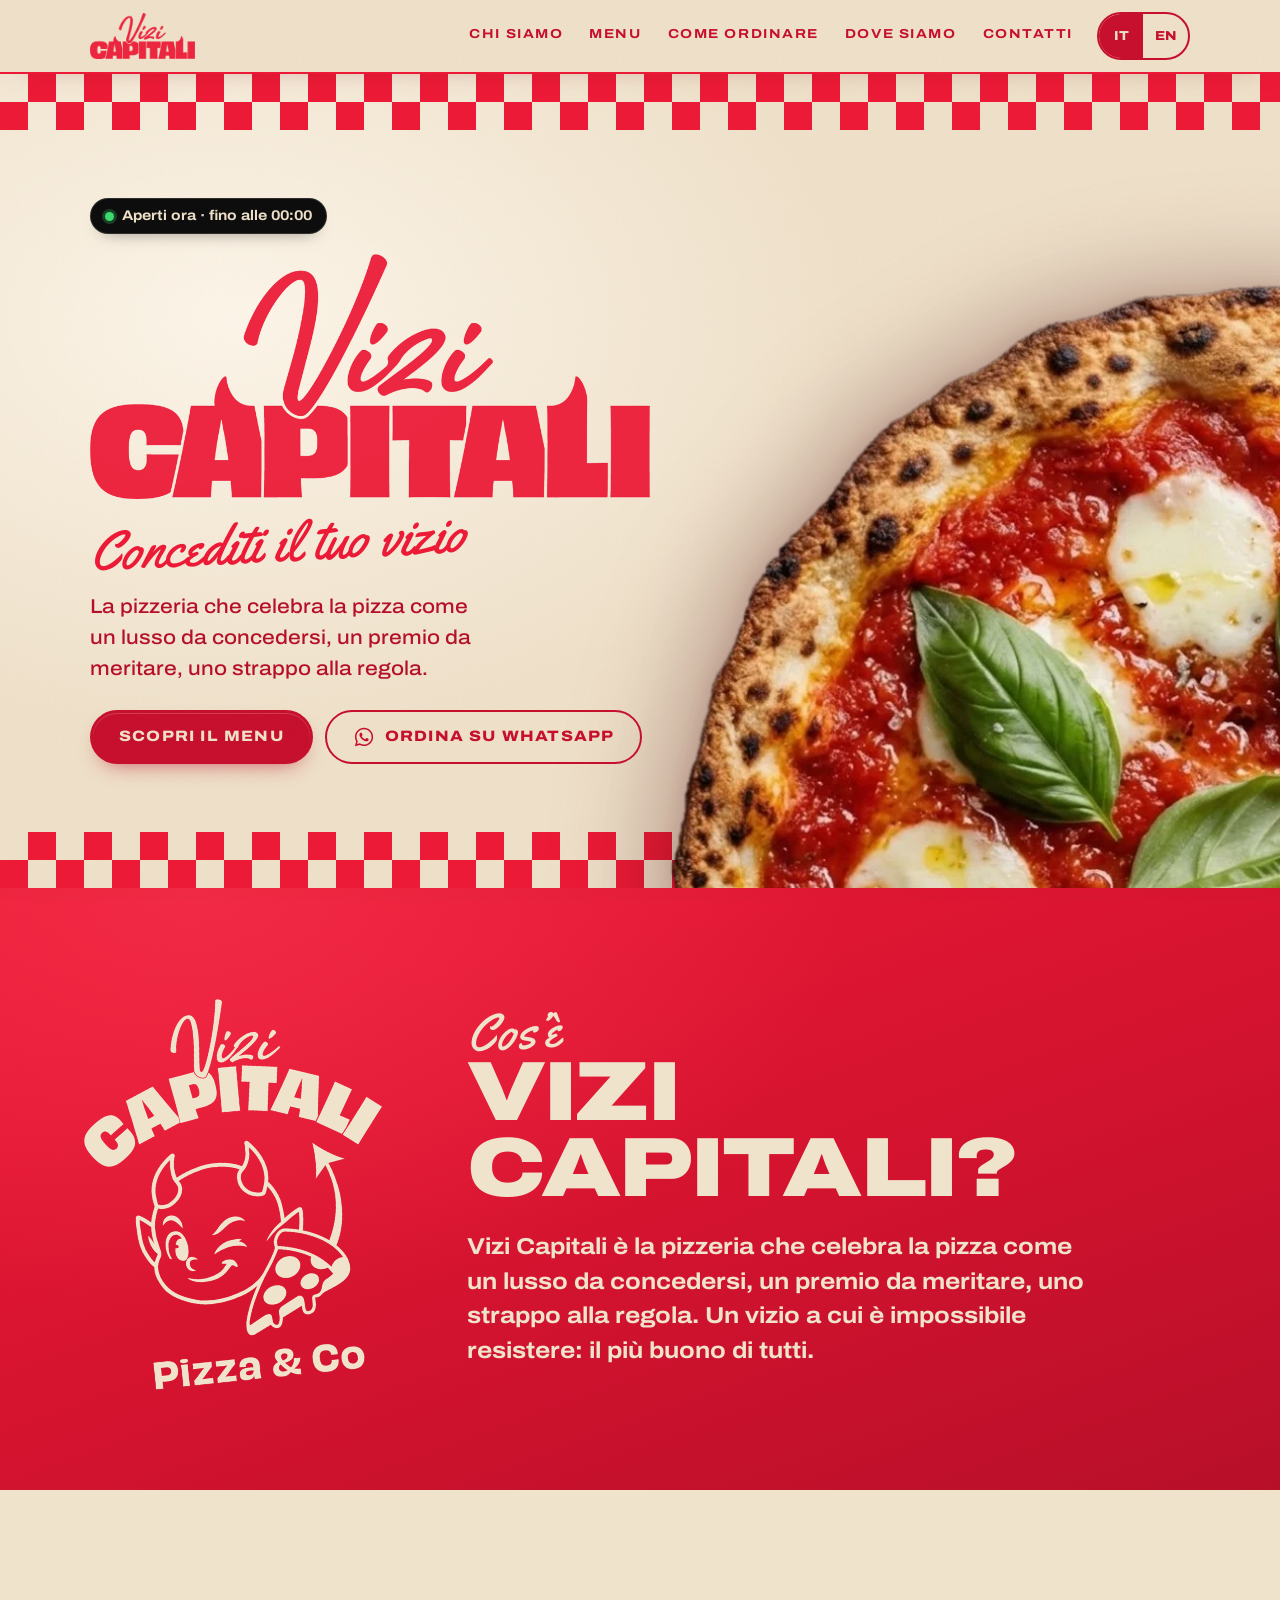
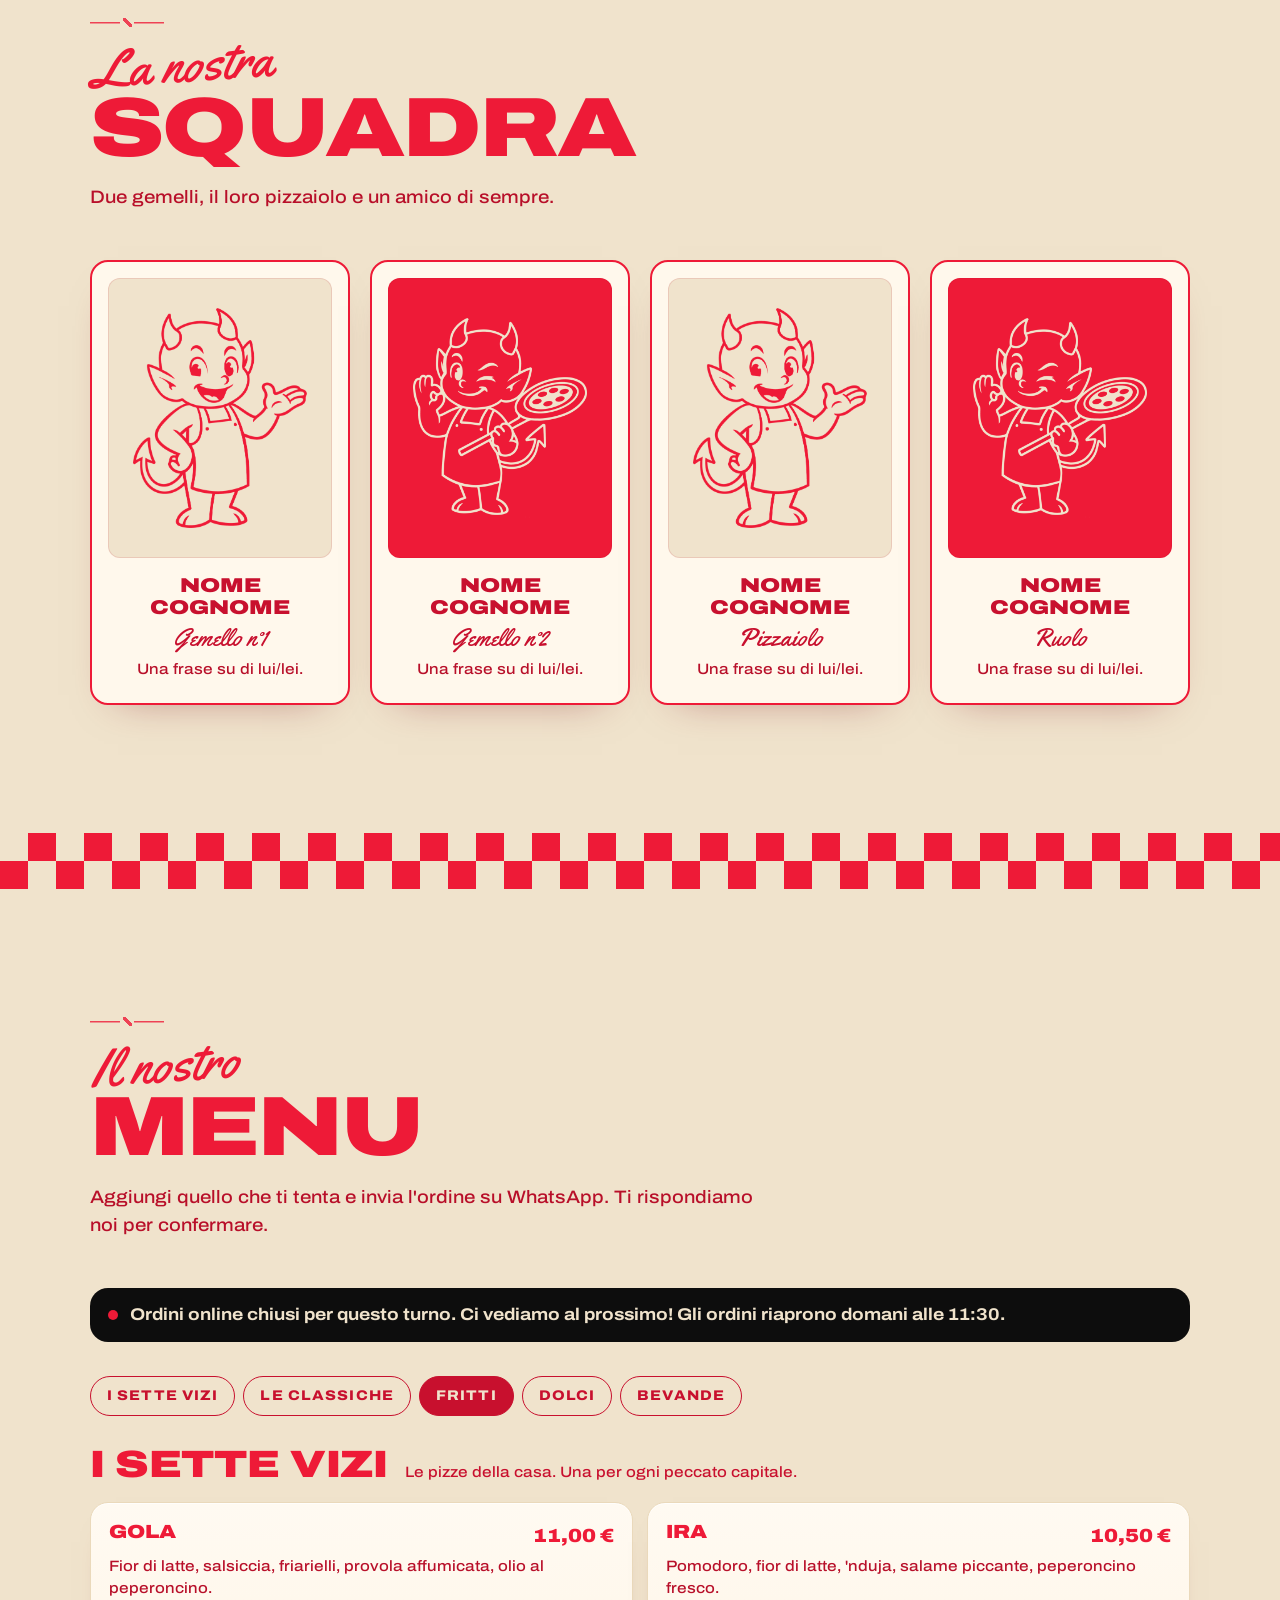
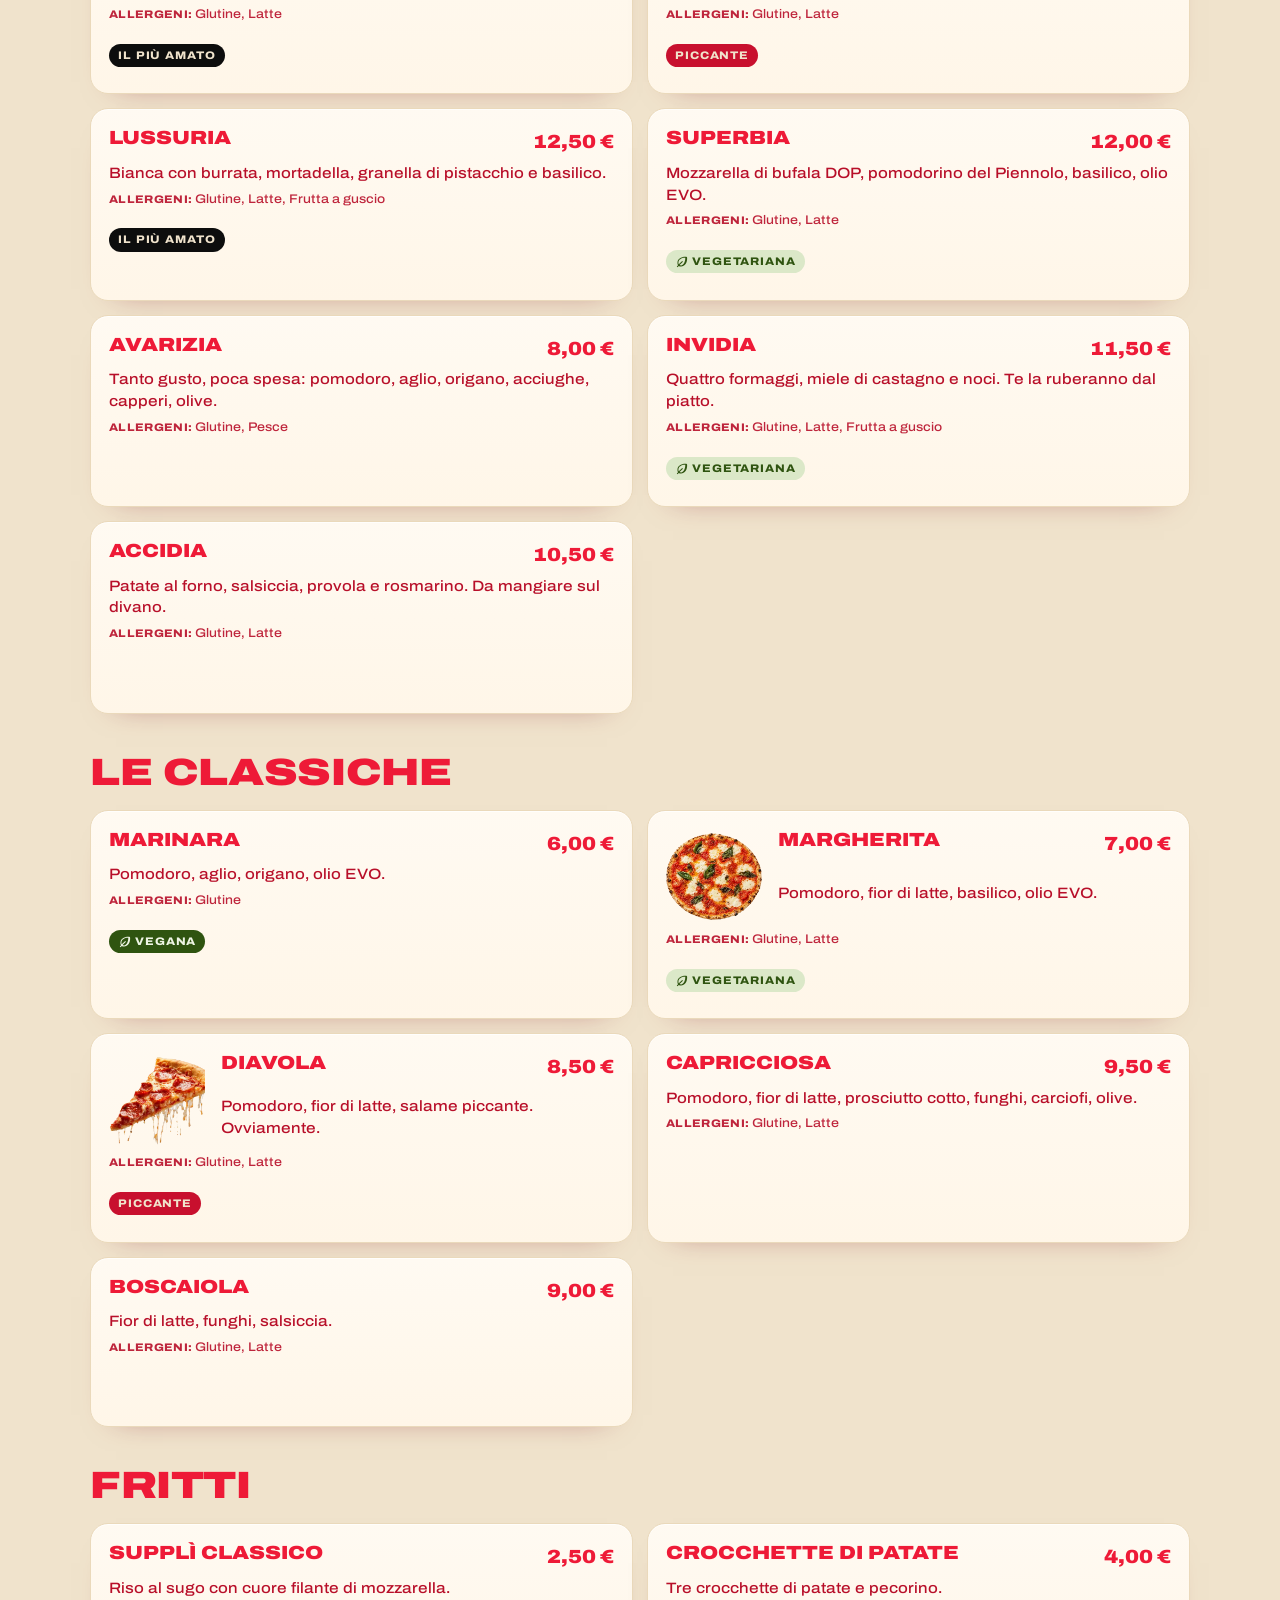
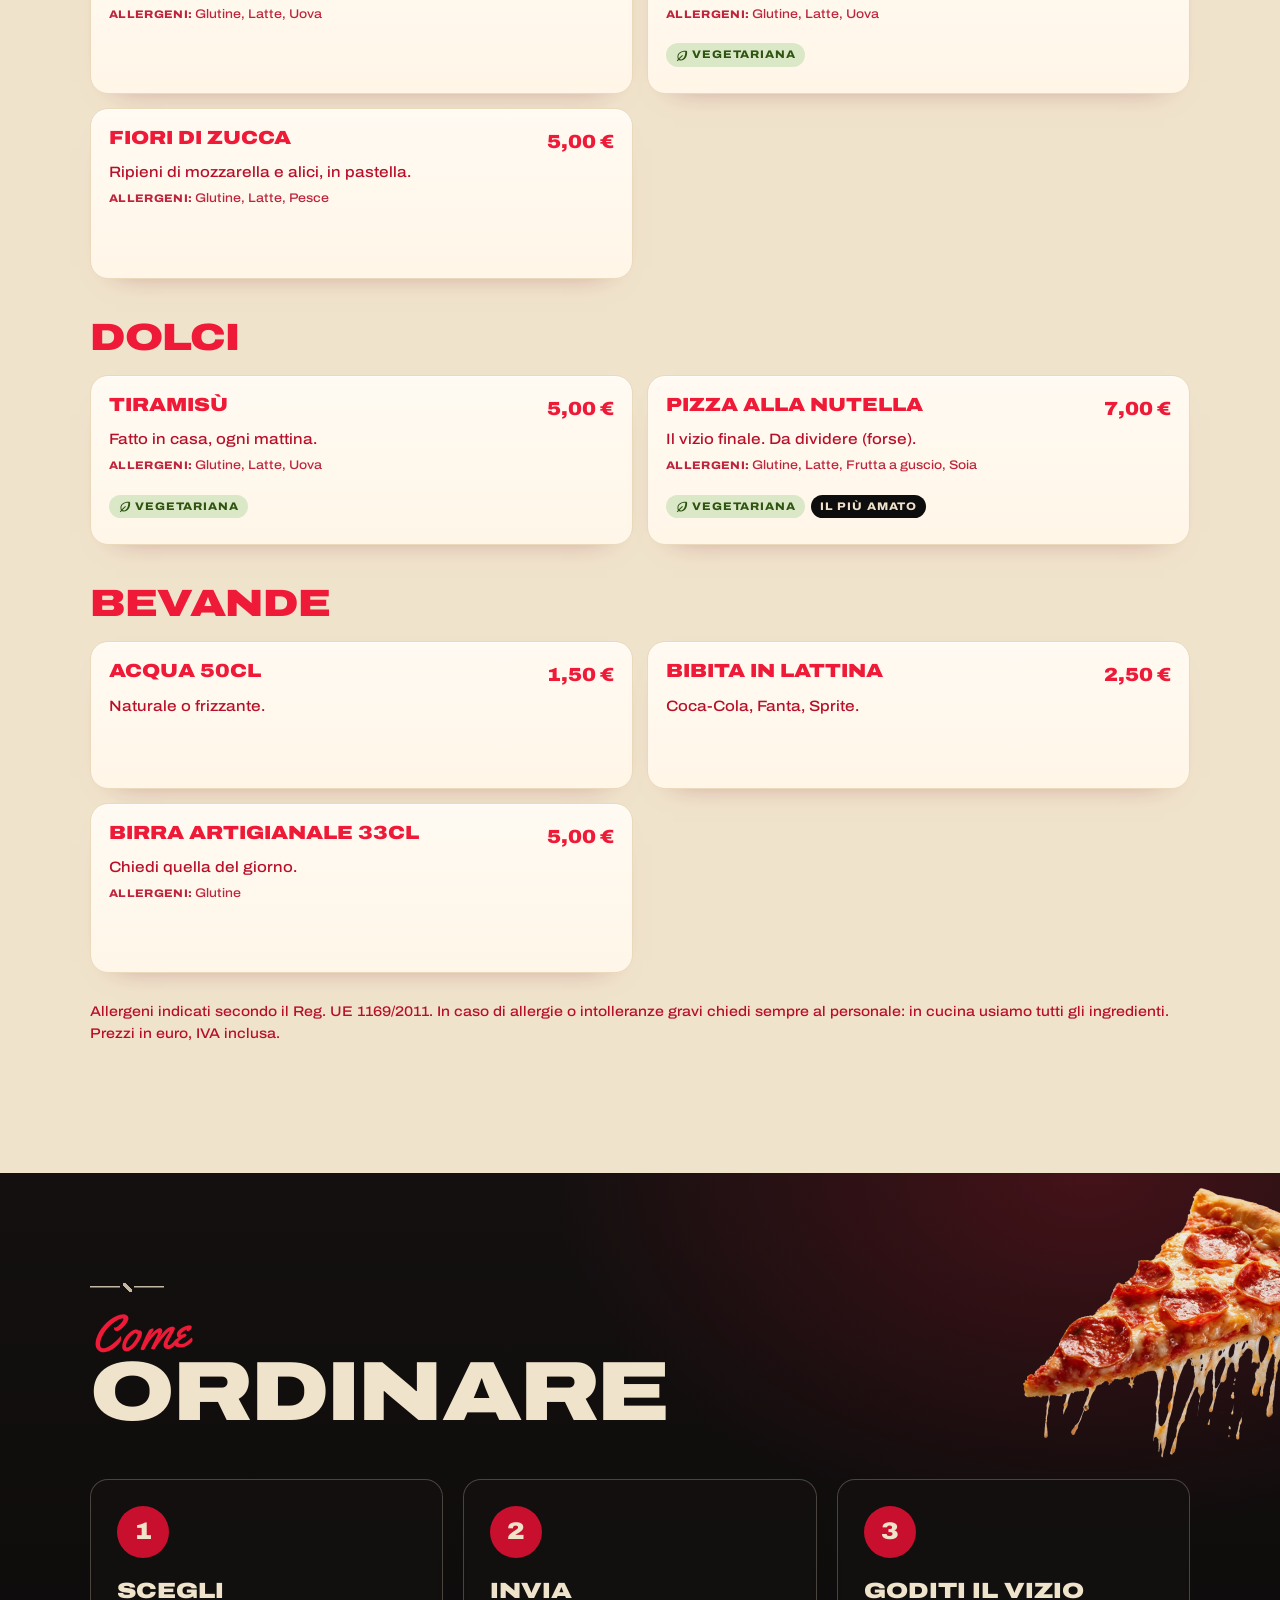
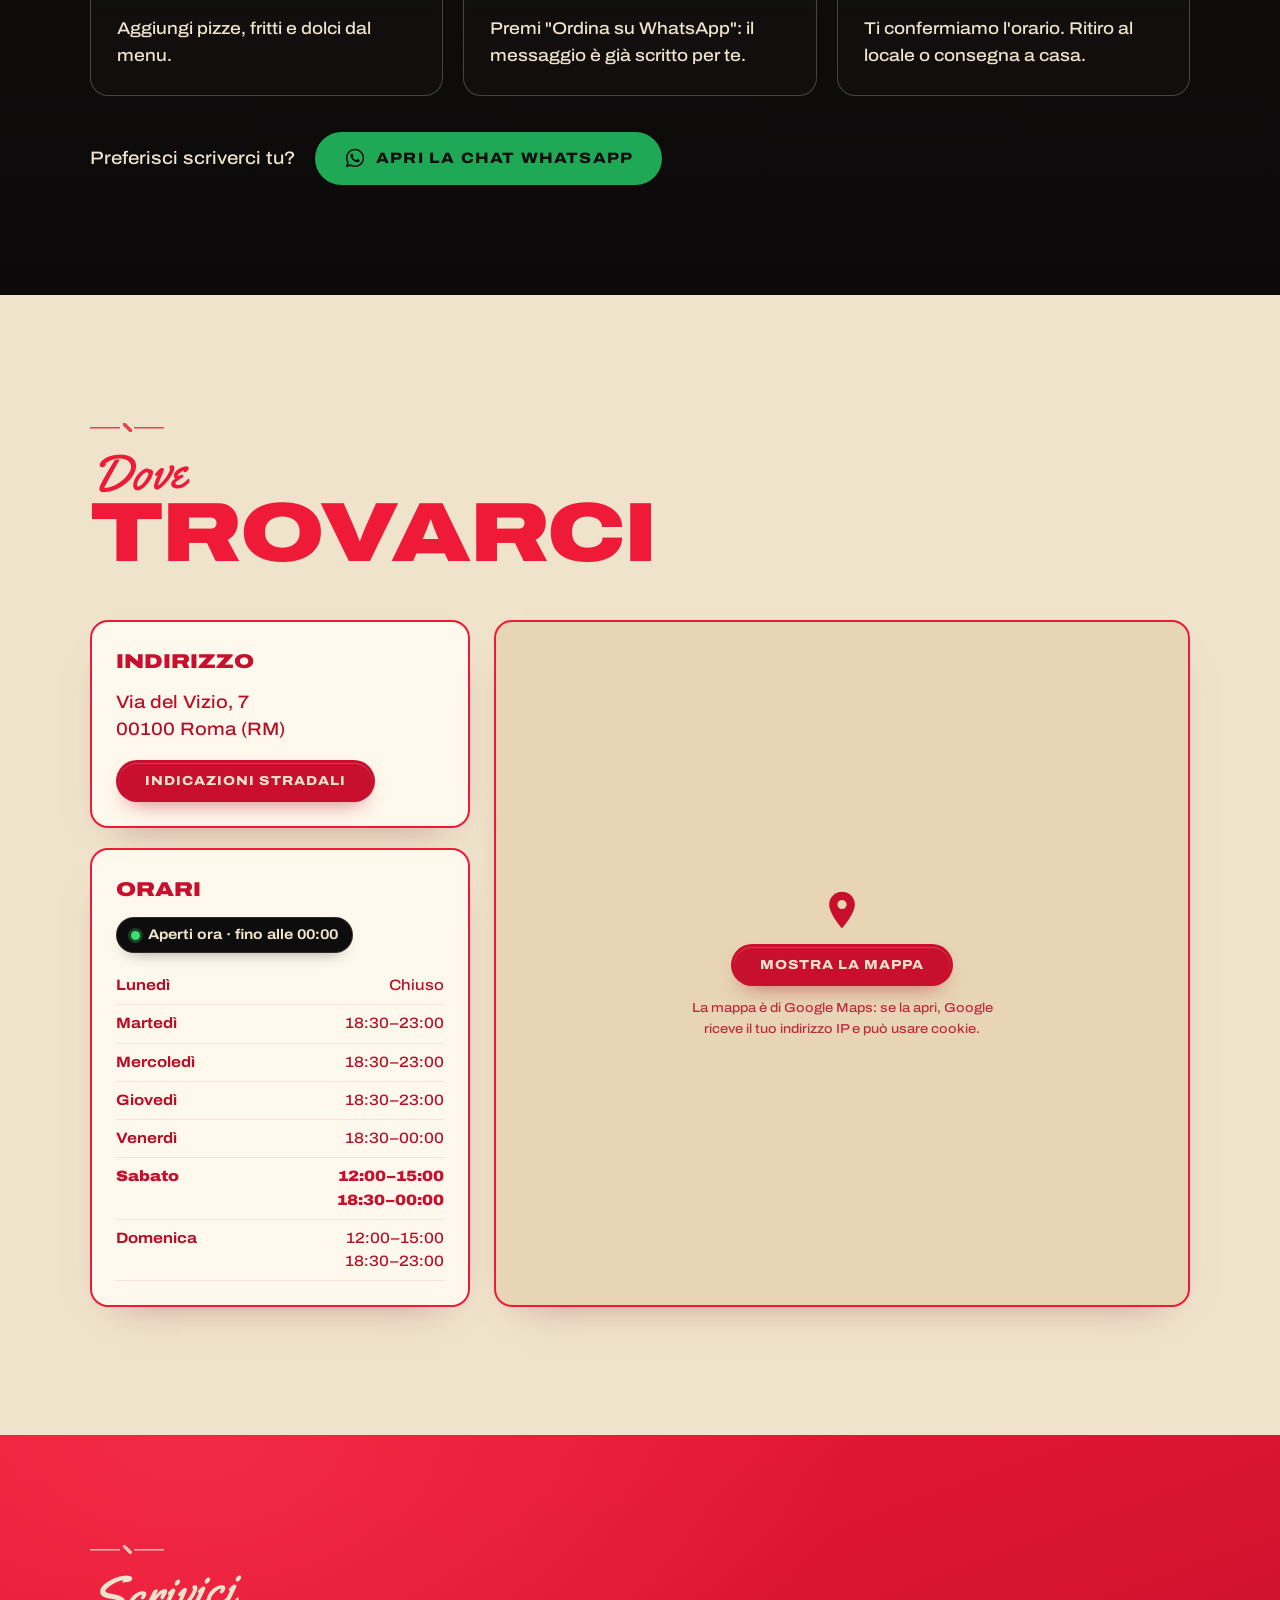
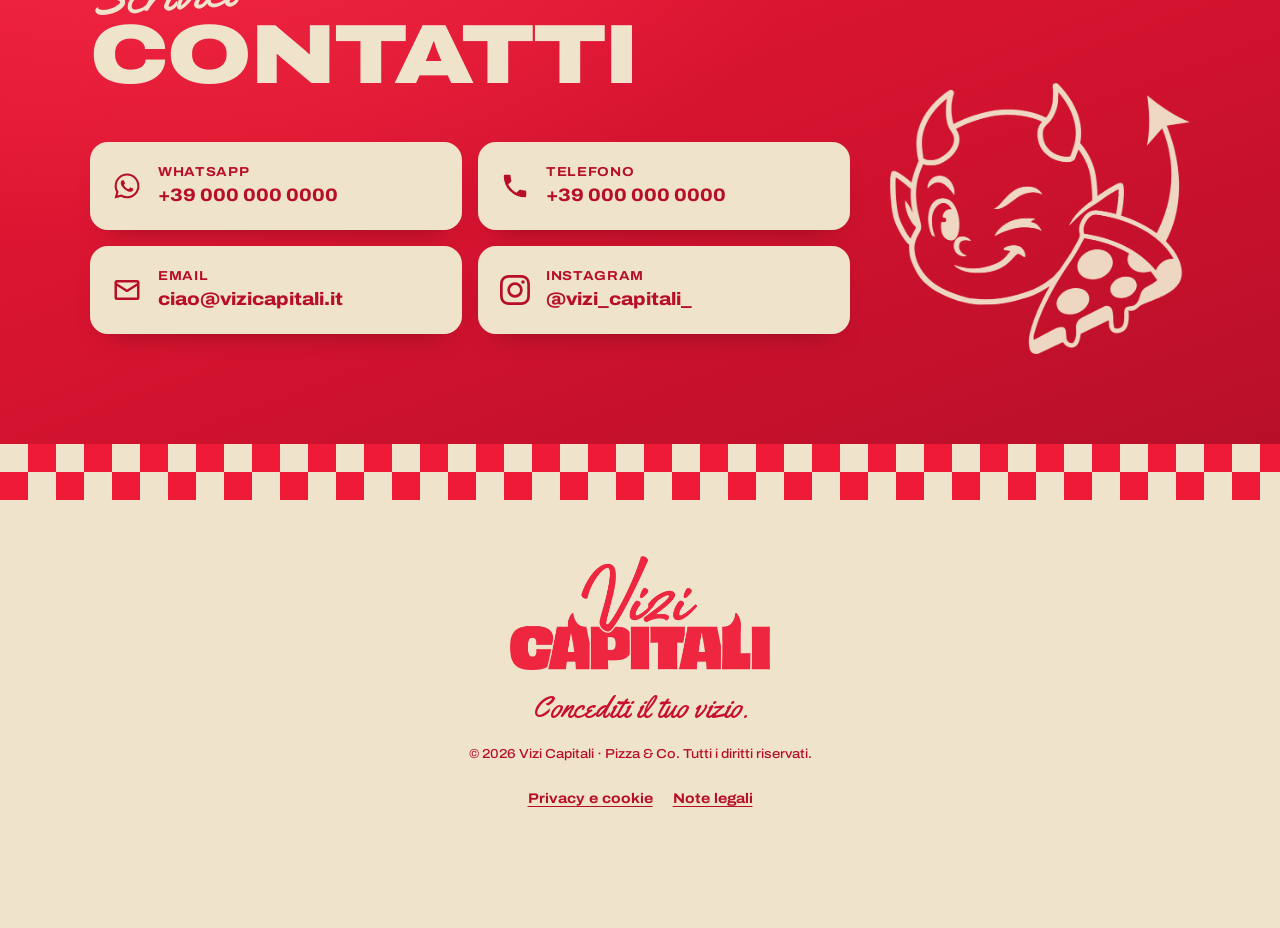
==== commit a1e6de93: "Add "Apriamo presto" gate, privacy and legal pages - api/gate.php (via .htaccess): while Prossimamen" ====
--- a/index.html
+++ b/index.html
@@ -12,16 +12,14 @@
   <link rel="icon" type="image/png" href="assets/img/favicon.png">
   <link rel="apple-touch-icon" href="assets/img/apple-touch-icon.png">
 
-  <link rel="preconnect" href="https://fonts.googleapis.com">
-  <link rel="preconnect" href="https://fonts.gstatic.com" crossorigin>
-  <link rel="stylesheet" href="https://fonts.googleapis.com/css2?family=Archivo:wdth,wght@62..125,400..900&family=Yellowtail&display=swap">
-  <link rel="stylesheet" href="assets/css/style.css?v=20261024f">
+  <link rel="stylesheet" href="assets/fonts/fonts.css?v=20261024l">
+  <link rel="stylesheet" href="assets/css/style.css?v=20261024l">
   <!-- Dati modificabili / Editable data (in the head so a seasonal theme applies before the page shows) -->
-  <script src="data/config.js?v=20261024f"></script>
-  <script src="data/menu.js?v=20261024f"></script>
+  <script src="data/config.js?v=20261024l"></script>
+  <script src="data/menu.js?v=20261024l"></script>
   <!-- saved from Gestione: always fetched fresh, so a save shows straight away (browsers and the host cache .js files) -->
   <script>document.write('<script src="data/live.js?v=' + Date.now() + '"><\/script>');</script>
-  <script src="assets/js/themes.js?v=20261024f"></script>
+  <script src="assets/js/themes.js?v=20261024l"></script>
 </head>
 <body>
   <a class="skip" href="#main" data-i18n="skip">Vai al contenuto</a>
@@ -185,8 +183,13 @@
               <table class="hours" data-hours></table>
             </div>
           </div>
-          <div class="map">
-            <iframe data-map title="Mappa di Vizi Capitali" loading="lazy" referrerpolicy="no-referrer-when-downgrade"></iframe>
+          <!-- Google Maps loads only when asked: until then Google gets nothing (no cookie banner needed) -->
+          <div class="map" data-map-box>
+            <div class="map-consent" data-map-consent>
+              <svg class="map-pin" viewBox="0 0 24 24" aria-hidden="true"><path d="M12 2a7 7 0 0 0-7 7c0 5.2 7 13 7 13s7-7.8 7-13a7 7 0 0 0-7-7zm0 9.5A2.5 2.5 0 1 1 12 6.5a2.5 2.5 0 0 1 0 5z"/></svg>
+              <button type="button" class="btn btn--red btn--sm" data-map-load data-i18n="map.load">Mostra la mappa</button>
+              <p class="small" data-i18n="map.note">La mappa è di Google Maps: se la apri, Google riceve il tuo indirizzo IP e può usare cookie.</p>
+            </div>
           </div>
         </div>
       </div>
@@ -239,6 +242,11 @@
       <img src="assets/img/logo.png" alt="Vizi Capitali" width="1000" height="438" loading="lazy">
       <p class="script" data-i18n="footer.tagline">Concediti il tuo vizio.</p>
       <p class="small">© <span data-year></span> Vizi Capitali · Pizza &amp; Co. <span data-i18n="footer.rights">Tutti i diritti riservati.</span></p>
+      <p class="small footer-legal" data-legal-line hidden></p>
+      <nav class="footer-links" data-i18n-aria="footer.linksAria" aria-label="Informazioni legali">
+        <a href="privacy.html" data-legal-href="privacy.html" data-i18n="footer.privacy">Privacy e cookie</a>
+        <a href="note-legali.html" data-legal-href="note-legali.html" data-i18n="footer.legal">Note legali</a>
+      </nav>
     </div>
   </footer>
 
@@ -335,15 +343,13 @@
             </div>
 
             <div class="choice">
-              <span class="label" data-i18n="cart.payment">Pagamento alla consegna o al ritiro</span>
-              <div class="choice-opts">
+              <span class="label" id="pay-label" data-pay-label>Pagamento alla consegna o al ritiro</span>
+              <div class="choice-opts" role="radiogroup" aria-labelledby="pay-label">
+                <label data-pay-online hidden><input type="radio" name="payment" value="online"><span data-i18n="cart.online">Paga ora online</span></label>
                 <label><input type="radio" name="payment" value="card" checked><span data-i18n="cart.card">Carta</span></label>
                 <label><input type="radio" name="payment" value="cash"><span data-i18n="cart.cash">Contanti</span></label>
               </div>
-              <div class="cash-with" data-cash-with hidden>
-                <span class="label" id="cash-label" data-i18n="cart.cashWith">Con quanto paghi?</span>
-                <div class="slots" role="radiogroup" aria-labelledby="cash-label" data-cash-options></div>
-              </div>
+              <p class="small" data-online-note hidden></p>
             </div>
             <input name="website" class="hp" tabindex="-1" autocomplete="off" aria-hidden="true">
 
@@ -388,6 +394,15 @@
           <dl class="cart-sums" data-review-sums></dl>
         </div>
 
+        <!-- ===== back from SumUp: paid, failed or still pending ===== -->
+        <div data-panel="pay" class="sent" hidden>
+          <img src="assets/img/mascot-peel.png" alt="" width="560" height="640">
+          <p class="script sent-kicker" data-pay-kicker></p>
+          <h3 data-pay-title></h3>
+          <p data-pay-body></p>
+          <p class="sent-summary" data-pay-ref></p>
+        </div>
+
         <!-- ===== STEP 3: did you press send? ===== -->
         <div data-panel="sent" class="sent" hidden>
           <img src="assets/img/mascot-peel.png" alt="" width="560" height="640">
@@ -405,19 +420,30 @@
             <span data-i18n="cart.continue">Continua</span><span data-continue-total></span>
           </button>
           <div class="cart-foot-row">
-            <p class="small" data-i18n="cart.payLater">Paghi alla consegna o al ritiro.</p>
+            <p class="small" data-pay-later>Paghi alla consegna o al ritiro.</p>
             <button type="button" class="link" data-cart-clear data-i18n="cart.clear">Svuota</button>
           </div>
         </div>
         <div data-foot="review" hidden>
           <button type="button" class="btn btn--red btn--block btn--split" data-cart-submit hidden>
             <span data-i18n="cart.sendWeb">Invia ordine</span><span data-submit-total></span>
+          </button>
+          <button type="button" class="btn btn--red btn--block btn--split" data-cart-pay hidden>
+            <span data-i18n="cart.payNow">Paga online</span><span data-pay-total></span>
           </button>
           <button type="button" class="btn btn--wa btn--block" data-cart-send>
             <svg class="ico" aria-hidden="true"><use href="#i-wa"/></svg>
             <span data-i18n="cart.send">Invia ordine su WhatsApp</span>
           </button>
           <p class="small cart-foot-note" data-send-hint></p>
+        </div>
+        <div data-foot="pay" hidden>
+          <button type="button" class="btn btn--wa btn--block" data-pay-wa hidden>
+            <svg class="ico" aria-hidden="true"><use href="#i-wa"/></svg>
+            <span data-i18n="pay.sendWa">Invia l'ordine su WhatsApp</span>
+          </button>
+          <button type="button" class="btn btn--red btn--block" data-pay-retry hidden data-i18n="pay.retry">Torna all'ordine</button>
+          <button type="button" class="btn btn--outline btn--block" data-pay-check hidden data-i18n="pay.check">Controlla di nuovo</button>
         </div>
         <div data-foot="sent" hidden>
           <button type="button" class="btn btn--red btn--block" data-sent-yes data-i18n="sent.yes">Sì, l'ho inviato</button>
@@ -446,7 +472,7 @@
   </svg>
 
   <!-- Testi / Text -->
-  <script src="data/i18n.js?v=20261024f"></script>
-  <script src="assets/js/app.js?v=20261024f"></script>
+  <script src="data/i18n.js?v=20261024l"></script>
+  <script src="assets/js/app.js?v=20261024l"></script>
 </body>
 </html>
--- a/assets/fonts/fonts.css
+++ b/assets/fonts/fonts.css
@@ -0,0 +1,40 @@
+/* Served from this site (not Google), so visitors' IP addresses aren't sent to Google.
+   Archivo and Cinzel: SIL Open Font License 1.1 · Yellowtail: Apache License 2.0 (fonts.google.com). */
+/* latin-ext */
+@font-face {
+  font-family: 'Archivo';
+  font-style: normal;
+  font-weight: 400 900;
+  font-stretch: 62% 125%;
+  font-display: swap;
+  src: url(archivo-400-900-latin-ext.woff2) format('woff2');
+  unicode-range: U+0100-02BA, U+02BD-02C5, U+02C7-02CC, U+02CE-02D7, U+02DD-02FF, U+0304, U+0308, U+0329, U+1D00-1DBF, U+1E00-1E9F, U+1EF2-1EFF, U+2020, U+20A0-20AB, U+20AD-20C4, U+2113, U+2C60-2C7F, U+A720-A7FF;
+}
+/* latin */
+@font-face {
+  font-family: 'Archivo';
+  font-style: normal;
+  font-weight: 400 900;
+  font-stretch: 62% 125%;
+  font-display: swap;
+  src: url(archivo-400-900-latin.woff2) format('woff2');
+  unicode-range: U+0000-00FF, U+0131, U+0152-0153, U+02BB-02BC, U+02C6, U+02DA, U+02DC, U+0304, U+0308, U+0329, U+2000-206F, U+20AC, U+2122, U+2191, U+2193, U+2212, U+2215, U+FEFF, U+FFFD;
+}
+/* latin-ext */
+@font-face {
+  font-family: 'Yellowtail';
+  font-style: normal;
+  font-weight: 400;
+  font-display: swap;
+  src: url(yellowtail-400-latin-ext.woff2) format('woff2');
+  unicode-range: U+0100-02BA, U+02BD-02C5, U+02C7-02CC, U+02CE-02D7, U+02DD-02FF, U+0304, U+0308, U+0329, U+1D00-1DBF, U+1E00-1E9F, U+1EF2-1EFF, U+2020, U+20A0-20AB, U+20AD-20C4, U+2113, U+2C60-2C7F, U+A720-A7FF;
+}
+/* latin */
+@font-face {
+  font-family: 'Yellowtail';
+  font-style: normal;
+  font-weight: 400;
+  font-display: swap;
+  src: url(yellowtail-400-latin.woff2) format('woff2');
+  unicode-range: U+0000-00FF, U+0131, U+0152-0153, U+02BB-02BC, U+02C6, U+02DA, U+02DC, U+0304, U+0308, U+0329, U+2000-206F, U+20AC, U+2122, U+2191, U+2193, U+2212, U+2215, U+FEFF, U+FFFD;
+}
--- a/assets/css/style.css
+++ b/assets/css/style.css
@@ -435,6 +435,7 @@
 .choice-opts label:has(input:checked) { border-color: var(--red); color: var(--red); }
 .choice-opts input { accent-color: var(--red); width: 18px; height: 18px; margin: 0; }
 .choice-opts label[hidden] { display: none; }
+.choice-opts label[data-pay-online] { grid-column: 1 / -1; }
 .delivery-box { display: grid; gap: 10px; padding: 14px; border-radius: 14px; background: #fff8ec; border: 2px dashed var(--cream-2); }
 .delivery-box[hidden] { display: none; }
 .delivery-actions { display: flex; flex-wrap: wrap; align-items: center; gap: 8px 16px; }
@@ -569,8 +570,6 @@
 .contact-box { display: grid; gap: 10px; }
 .contact-box > label { display: grid; gap: 6px; font-size: 14px; font-weight: 700; }
 .contact-box > label[hidden] { display: none; }
-.cash-with { display: grid; gap: 6px; margin-top: 10px; }
-.cash-with[hidden] { display: none; }
 .hp { position: absolute; left: -9999px; width: 1px; height: 1px; opacity: 0; }
 
 /* link back to a recent order's live status */
@@ -686,3 +685,38 @@
 }
 .about .section-head::before, .contact .section-head::before, .how .section-head::before { color: var(--cream); }
 .team, .menu, .visit { padding-block: clamp(64px, 10vw, 128px); }
+
+/* ---------- footer: legal line + links ---------- */
+.footer-legal { opacity: .9; }
+.footer-links { display: flex; flex-wrap: wrap; justify-content: center; gap: 4px 20px; }
+.footer-links a { min-height: 40px; display: inline-flex; align-items: center; font-size: 14px; font-weight: 700; color: inherit; text-underline-offset: 3px; }
+
+/* ---------- map: loads only when asked ---------- */
+.map { display: grid; }
+.map-consent { display: grid; place-content: center; justify-items: center; gap: 12px; padding: 24px; text-align: center; }
+.map-consent .small { max-width: 34ch; }
+.map-pin { width: 44px; height: 44px; fill: var(--red-ui); }
+html.lux .map-pin { fill: var(--lx-accent); }
+
+/* ---------- legal pages (privacy.html, note-legali.html) ---------- */
+.legal-page { background: var(--cream); }
+.legal-head { display: flex; align-items: center; justify-content: space-between; gap: 16px; max-width: 760px; margin: 0 auto; padding: 16px; }
+.legal-logo img { width: 150px; height: auto; display: block; }
+.legal { max-width: 760px; margin: 0 auto; padding: 8px 16px 40px; }
+.legal article { display: grid; gap: 12px; }
+.legal h1 { color: var(--red-ui); font-weight: 900; font-stretch: 120%; text-transform: uppercase; font-size: clamp(28px, 7vw, 42px); line-height: 1; }
+.legal h2 { color: var(--red-ui); font-weight: 900; text-transform: uppercase; font-size: 19px; margin-top: 16px; }
+.legal h3 { font-weight: 800; font-size: 16px; margin-top: 6px; }
+.legal p, .legal li, .legal dd { font-size: 16px; line-height: 1.6; color: var(--black); }
+.legal ul { padding-left: 20px; display: grid; gap: 6px; }
+.legal a { color: var(--red-deep); font-weight: 700; }
+.legal-date { font-size: 14px !important; color: #5b4a3a !important; }
+.legal-facts { display: grid; gap: 0; border: 2px solid var(--cream-2); border-radius: 16px; background: #fff8ec; overflow: hidden; margin: 0; }
+.legal-facts div { display: grid; grid-template-columns: minmax(120px, 34%) 1fr; gap: 12px; padding: 10px 14px; border-bottom: 1px solid var(--cream-2); }
+.legal-facts div:last-child { border-bottom: 0; }
+.legal-facts dt { font-weight: 800; font-size: 14px; color: var(--red-deep); }
+.legal-facts dd { margin: 0; overflow-wrap: anywhere; }
+.todo { background: #fff1b8; color: #4a3a00; padding: 0 6px; border-radius: 6px; font-weight: 700; }
+.legal-foot { display: flex; flex-wrap: wrap; justify-content: center; gap: 6px 22px; padding: 20px 16px 32px; border-top: 2px solid var(--cream-2); }
+.legal-foot a { min-height: 40px; display: inline-flex; align-items: center; color: var(--red-deep); font-weight: 700; }
+.legal-foot a[hidden] { display: none; }
